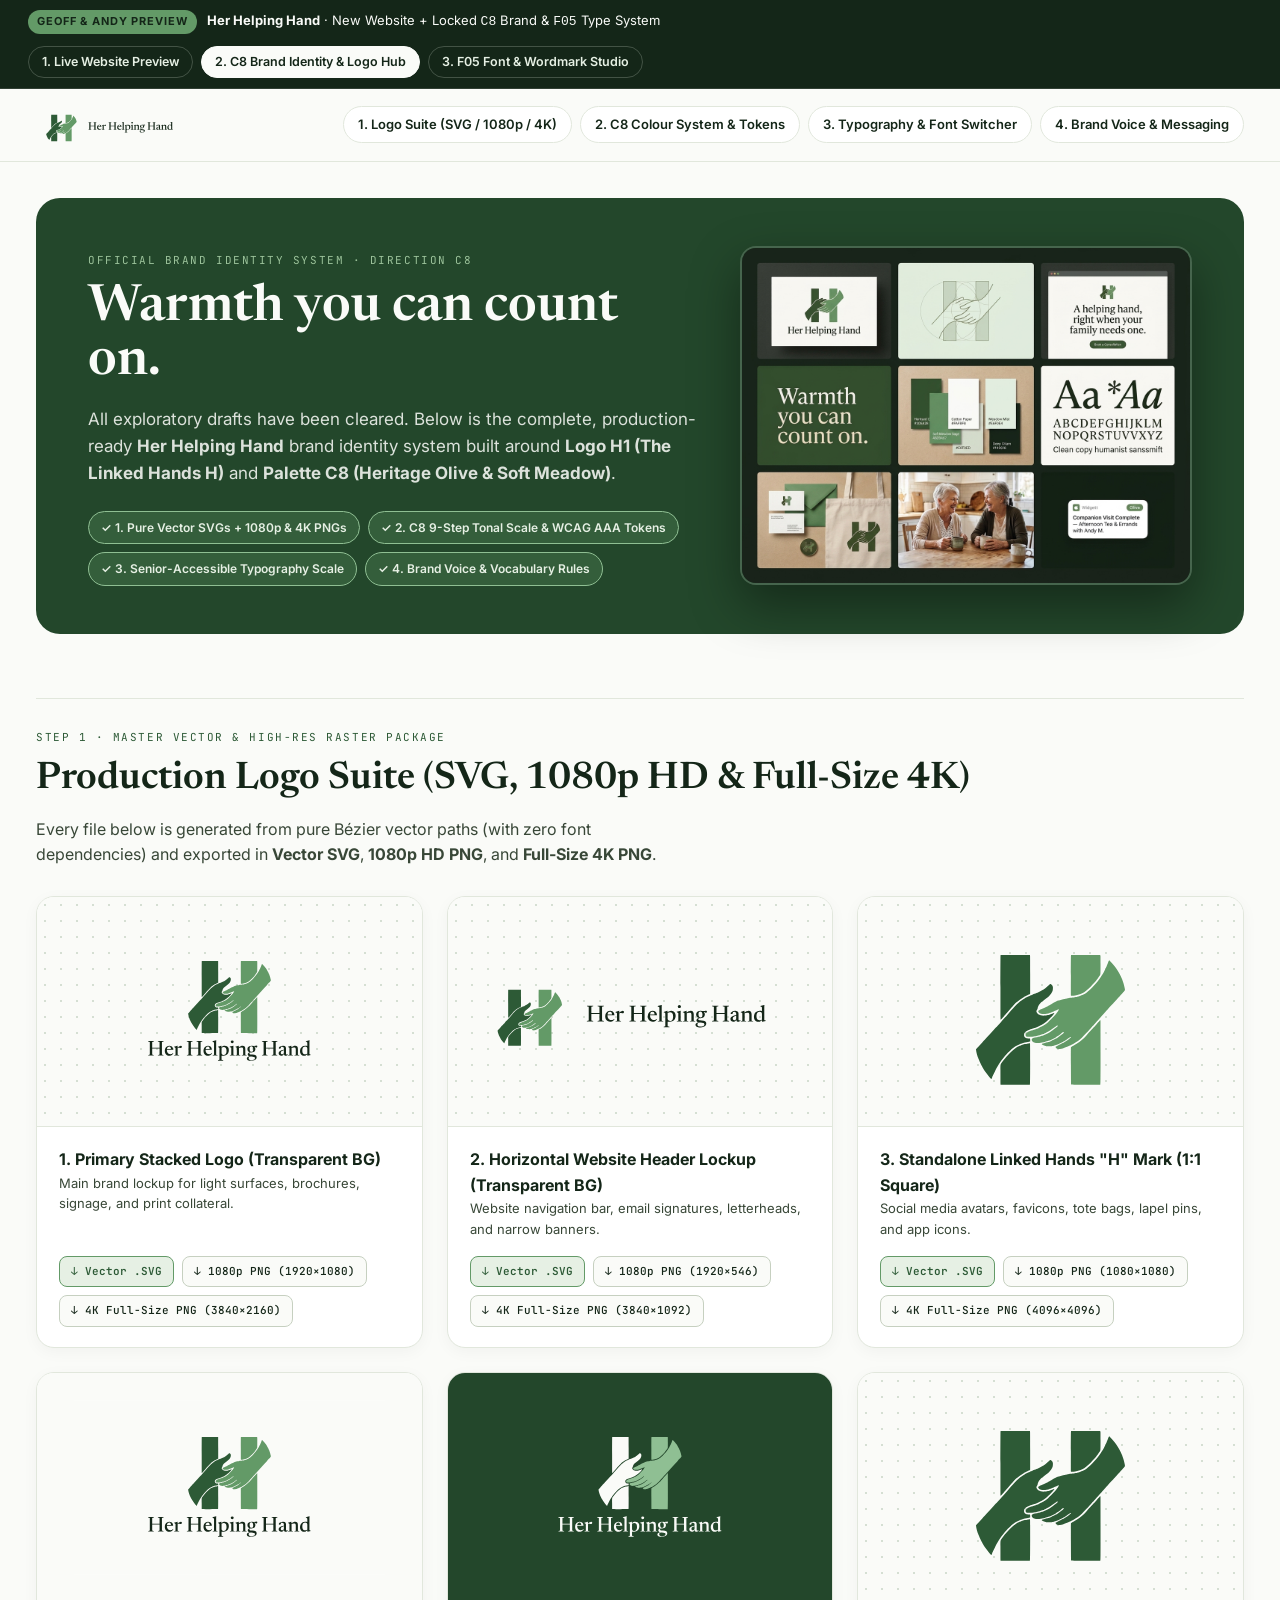
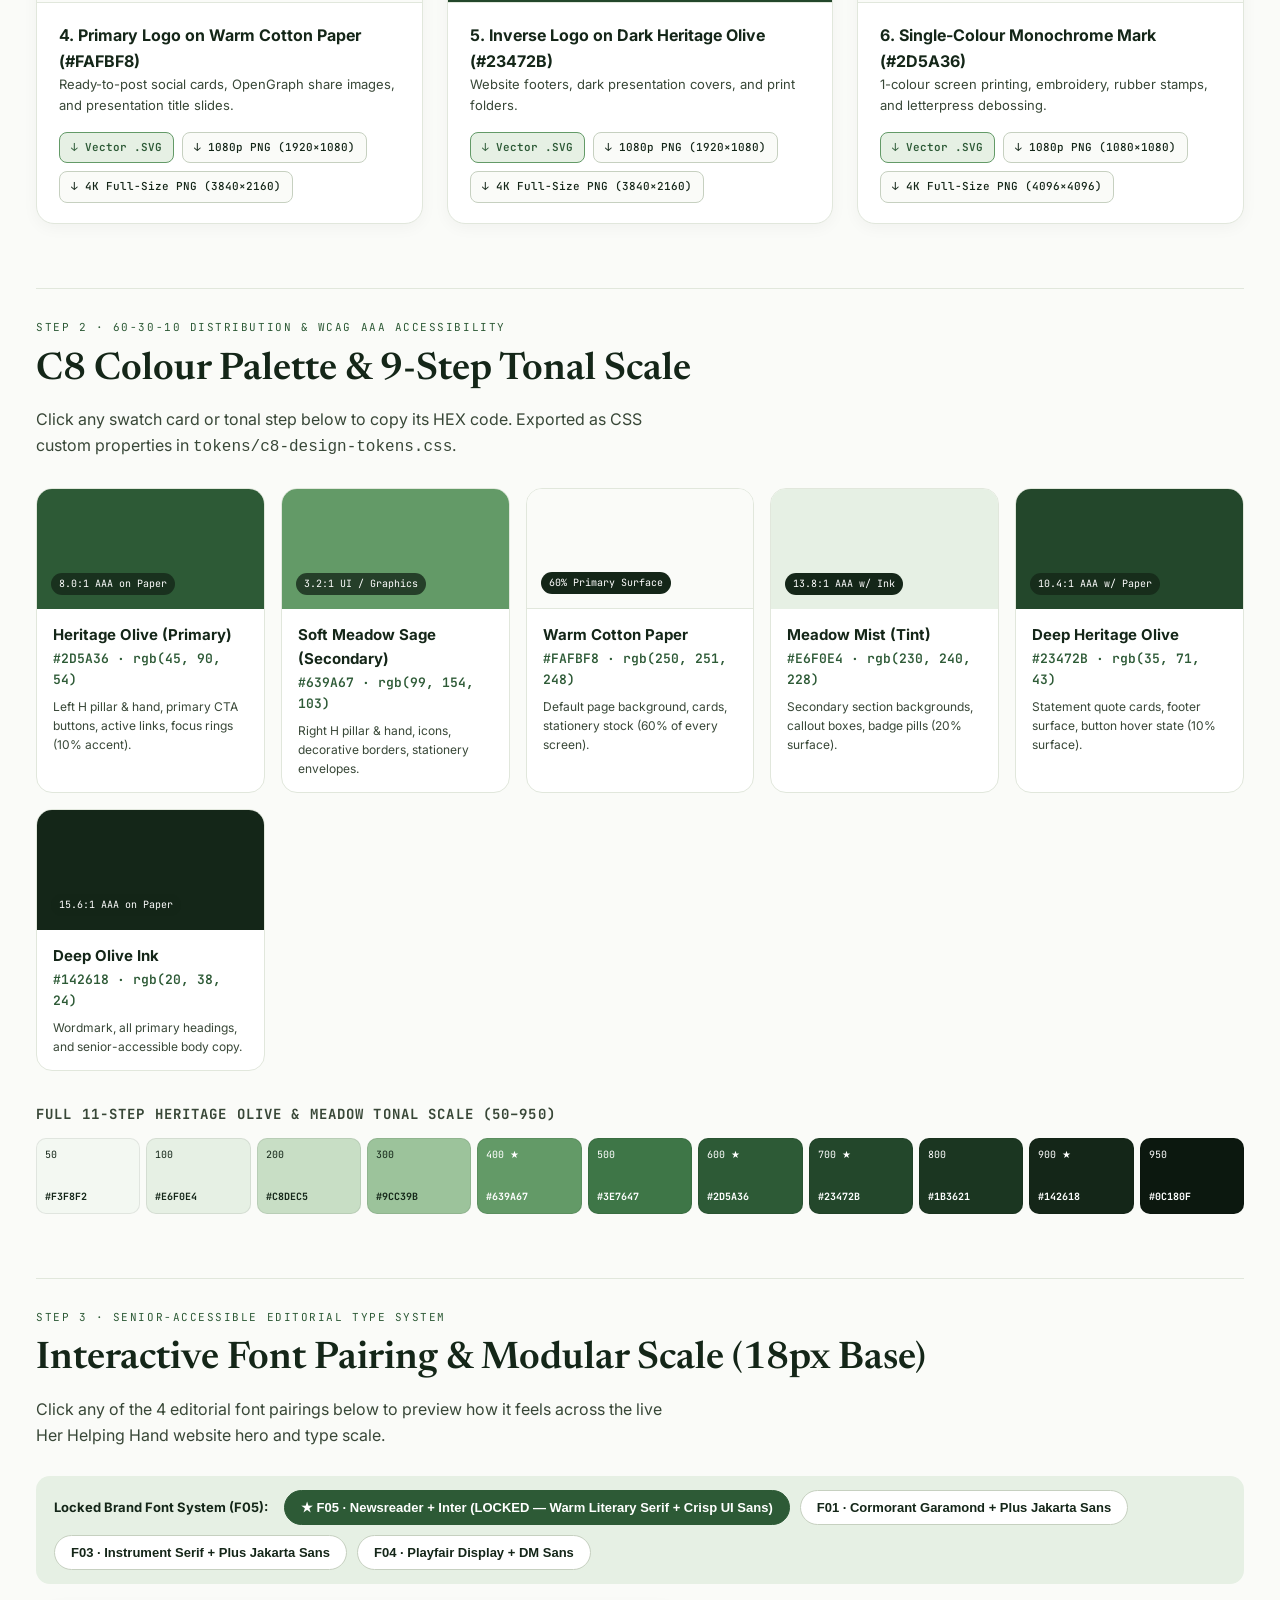
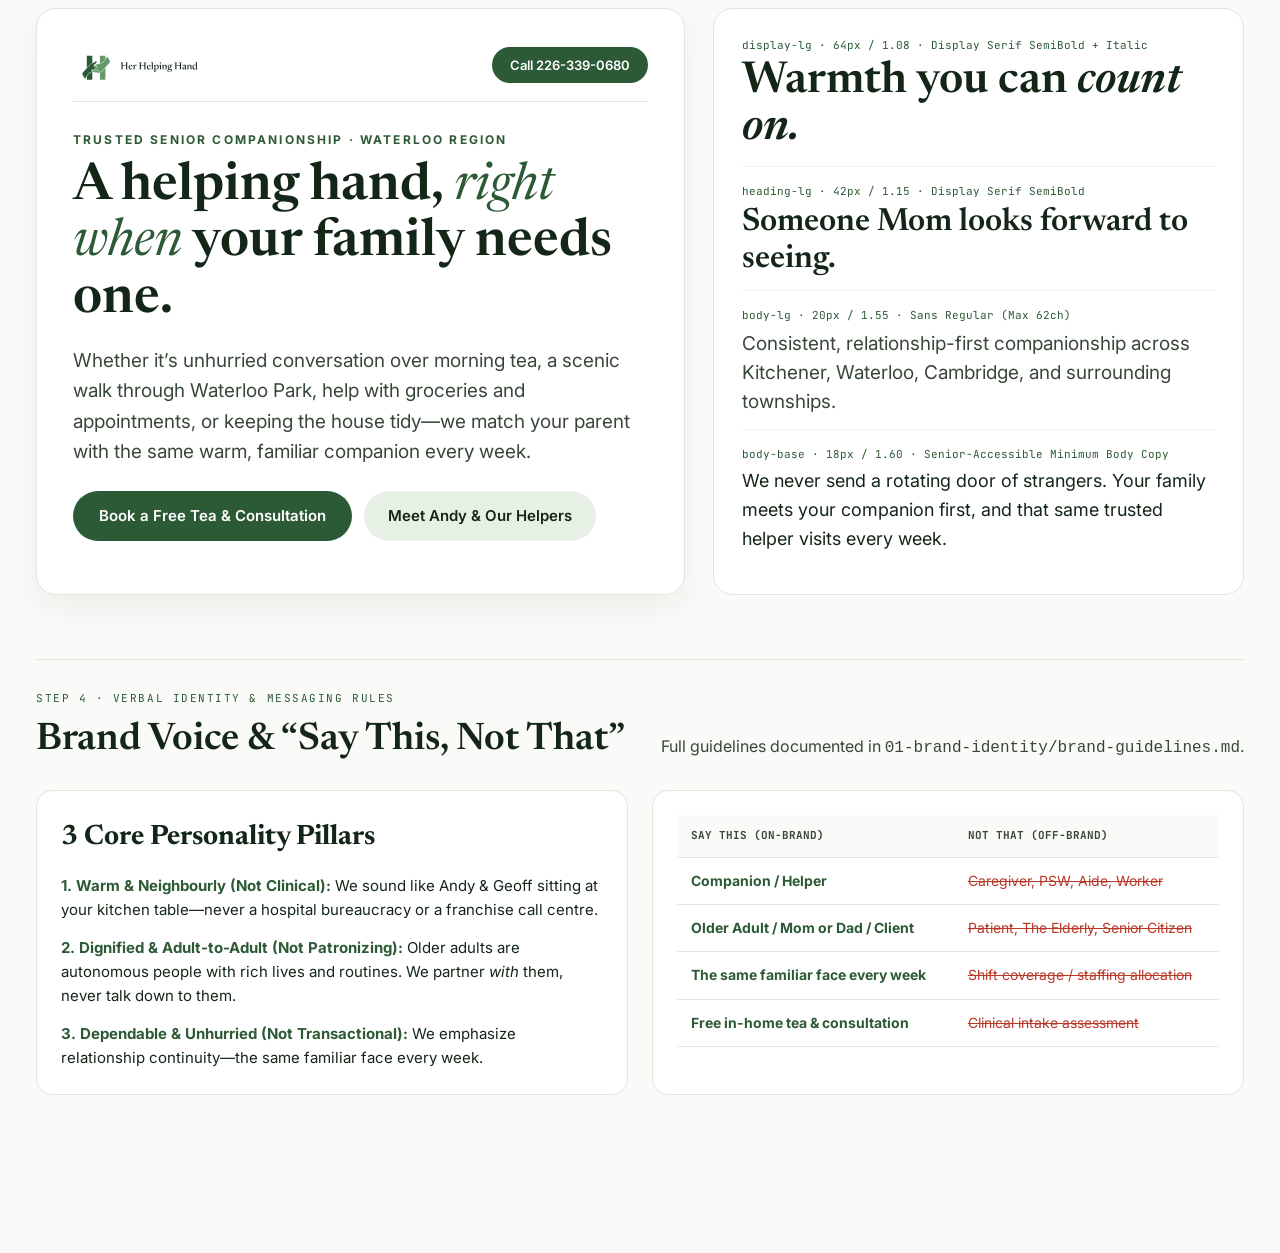
==== brand.html @ 45694267 "Initial Her Helping Hand website preview + C8 brand & F05 type system" ====
<!DOCTYPE html>
<html lang="en">
<head>
  <meta charset="UTF-8" />
  <meta name="viewport" content="width=device-width, initial-scale=1.0" />
  <title>Her Helping Hand — Official C8 Brand Identity System & Asset Hub</title>
  <link rel="preconnect" href="https://fonts.googleapis.com">
  <link rel="preconnect" href="https://fonts.gstatic.com" crossorigin>
  <link href="https://fonts.googleapis.com/css2?family=Cormorant+Garamond:ital,wght@0,500;0,600;0,700;1,400;1,600&family=Instrument+Serif:ital@0;1&family=Playfair+Display:ital,wght@0,500;0,600;1,400&family=Newsreader:ital,opsz,wght@0,6..72,500;0,6..72,600;1,6..72,400&family=Plus+Jakarta+Sans:wght@400;500;600;700&family=DM+Sans:wght@400;500;600;700&family=Inter:wght@400;500;600;700&family=JetBrains+Mono:wght@400;500&display=swap" rel="stylesheet">
  <link rel="stylesheet" href="tokens/c8-design-tokens.css" />
  <style>
    * { box-sizing: border-box; margin: 0; padding: 0; }
    body {
      background: var(--hhh-surface-paper);
      color: var(--hhh-wordmark-ink);
      font-family: var(--hhh-font-sans);
      line-height: 1.6;
      -webkit-font-smoothing: antialiased;
      padding-bottom: 96px;
    }

    header.top-nav {
      position: sticky;
      top: 0;
      z-index: 50;
      background: rgba(250, 251, 248, 0.92);
      backdrop-filter: blur(14px);
      border-bottom: 1px solid var(--hhh-neutral-200);
      padding: 14px 36px;
      display: flex;
      flex-wrap: wrap;
      align-items: center;
      justify-content: space-between;
      gap: 16px;
    }

    .nav-logo {
      display: flex;
      align-items: center;
      gap: 14px;
    }

    .nav-logo img {
      height: 44px;
      width: auto;
    }

    .nav-links {
      display: flex;
      flex-wrap: wrap;
      gap: 8px;
    }

    .nav-links a {
      text-decoration: none;
      color: var(--hhh-wordmark-ink);
      font-size: 13px;
      font-weight: 600;
      padding: 7px 14px;
      border-radius: 999px;
      border: 1px solid var(--hhh-neutral-200);
      background: #fff;
      transition: all 0.15s ease;
    }

    .nav-links a:hover {
      border-color: var(--hhh-logo-left-olive);
      color: var(--hhh-logo-left-olive);
    }

    .container {
      max-width: 1380px;
      margin: 0 auto;
      padding: 0 36px;
    }

    .hero-banner {
      margin: 36px 0 48px;
      background: var(--hhh-surface-dark);
      color: var(--hhh-surface-paper);
      border-radius: 24px;
      padding: 48px 52px;
      display: grid;
      grid-template-columns: 1.15fr 0.85fr;
      gap: 40px;
      align-items: center;
    }

    @media (max-width: 960px) {
      .hero-banner { grid-template-columns: 1fr; padding: 32px; }
    }

    .eyebrow {
      font-family: var(--hhh-font-mono);
      font-size: 11px;
      text-transform: uppercase;
      letter-spacing: 0.14em;
      color: #9CC39B;
      margin-bottom: 12px;
      display: inline-block;
    }

    .hero-banner h1 {
      font-family: var(--hhh-font-display);
      font-size: clamp(2.4rem, 4vw, 3.8rem);
      line-height: 1.06;
      font-weight: 600;
      margin-bottom: 16px;
    }

    .hero-banner p {
      font-size: 17px;
      color: rgba(250, 251, 248, 0.86);
      max-width: 58ch;
      margin-bottom: 24px;
    }

    .roadmap-pills {
      display: flex;
      flex-wrap: wrap;
      gap: 8px;
    }

    .roadmap-pill {
      font-size: 12px;
      font-weight: 600;
      padding: 6px 12px;
      border-radius: 999px;
      background: rgba(255,255,255,0.1);
      color: #FAFBF8;
      border: 1px solid rgba(255,255,255,0.18);
    }

    .roadmap-pill.done {
      background: rgba(99, 154, 103, 0.28);
      border-color: #8FBF93;
      color: #E6F0E4;
    }

    .hero-board-preview {
      border-radius: 16px;
      overflow: hidden;
      border: 2px solid rgba(255,255,255,0.16);
      box-shadow: 0 20px 50px rgba(0,0,0,0.4);
    }

    .hero-board-preview img {
      width: 100%;
      display: block;
    }

    .section-block {
      margin: 64px 0;
      padding-top: 24px;
      border-top: 1px solid var(--hhh-neutral-200);
    }

    .section-header {
      display: flex;
      flex-wrap: wrap;
      justify-content: space-between;
      align-items: flex-end;
      gap: 16px;
      margin-bottom: 28px;
    }

    .section-header h2 {
      font-family: var(--hhh-font-display);
      font-size: 38px;
      font-weight: 600;
      line-height: 1.12;
      color: var(--hhh-wordmark-ink);
    }

    .section-header p {
      color: var(--hhh-neutral-700);
      font-size: 16px;
      max-width: 65ch;
    }

    /* Step 1: Logo Asset Grid */
    .logo-grid {
      display: grid;
      grid-template-columns: repeat(auto-fill, minmax(380px, 1fr));
      gap: 24px;
    }

    .logo-card {
      background: #FFFFFF;
      border: 1px solid var(--hhh-neutral-200);
      border-radius: 18px;
      overflow: hidden;
      display: flex;
      flex-direction: column;
      box-shadow: 0 4px 16px rgba(20, 38, 24, 0.04);
    }

    .logo-stage {
      height: 230px;
      display: flex;
      align-items: center;
      justify-content: center;
      padding: 28px;
      background-image: radial-gradient(#d5dfd3 1px, transparent 1px);
      background-size: 16px 16px;
      background-color: #FAFBF8;
      border-bottom: 1px solid var(--hhh-neutral-200);
    }

    .logo-stage.dark-stage {
      background: #23472B;
    }

    .logo-stage.paper-stage {
      background: #FAFBF8;
    }

    .logo-stage img {
      max-width: 100%;
      max-height: 175px;
      object-fit: contain;
    }

    .logo-card-body {
      padding: 20px 22px;
      display: flex;
      flex-direction: column;
      gap: 12px;
      flex: 1;
      justify-content: space-between;
    }

    .logo-card-title {
      font-weight: 700;
      font-size: 16px;
      color: var(--hhh-wordmark-ink);
    }

    .logo-card-use {
      font-size: 13px;
      color: var(--hhh-neutral-700);
    }

    .download-row {
      display: flex;
      flex-wrap: wrap;
      gap: 8px;
      margin-top: 4px;
    }

    .dl-btn {
      text-decoration: none;
      font-family: var(--hhh-font-mono);
      font-size: 11px;
      font-weight: 500;
      padding: 6px 11px;
      border-radius: 8px;
      border: 1px solid var(--hhh-neutral-300);
      color: var(--hhh-wordmark-ink);
      background: var(--hhh-neutral-50);
      transition: all 0.15s ease;
    }

    .dl-btn:hover {
      background: var(--hhh-logo-left-olive);
      color: #fff;
      border-color: var(--hhh-logo-left-olive);
    }

    .dl-btn.primary-svg {
      background: var(--hhh-surface-meadow);
      border-color: var(--hhh-logo-right-sage);
      color: var(--hhh-logo-left-olive);
      font-weight: 600;
    }

    /* Step 2: Color System & Tonal Scale */
    .core-swatches {
      display: grid;
      grid-template-columns: repeat(auto-fit, minmax(210px, 1fr));
      gap: 16px;
      margin-bottom: 32px;
    }

    .swatch-box {
      border-radius: 16px;
      overflow: hidden;
      border: 1px solid var(--hhh-neutral-200);
      background: #fff;
      cursor: pointer;
      transition: transform 0.15s ease;
    }

    .swatch-box:hover {
      transform: translateY(-3px);
    }

    .swatch-color {
      height: 120px;
      padding: 14px;
      display: flex;
      align-items: flex-end;
      justify-content: space-between;
    }

    .contrast-pill {
      font-family: var(--hhh-font-mono);
      font-size: 10px;
      padding: 3px 8px;
      border-radius: 999px;
      background: rgba(20, 38, 24, 0.78);
      color: #fff;
    }

    .swatch-meta {
      padding: 14px 16px;
    }

    .swatch-meta h3 {
      font-size: 15px;
      font-weight: 700;
      margin-bottom: 2px;
    }

    .swatch-meta .hex {
      font-family: var(--hhh-font-mono);
      font-size: 13px;
      color: var(--hhh-logo-left-olive);
      font-weight: 600;
    }

    .swatch-meta p {
      font-size: 12px;
      color: var(--hhh-neutral-700);
      margin-top: 6px;
    }

    .ramp-row {
      display: grid;
      grid-template-columns: repeat(11, 1fr);
      gap: 6px;
      margin-top: 12px;
    }

    @media (max-width: 900px) {
      .ramp-row { grid-template-columns: repeat(4, 1fr); }
    }

    .ramp-step {
      height: 76px;
      border-radius: 10px;
      padding: 8px;
      display: flex;
      flex-direction: column;
      justify-content: space-between;
      font-family: var(--hhh-font-mono);
      font-size: 10px;
      border: 1px solid rgba(0,0,0,0.08);
      cursor: pointer;
    }

    /* Step 3: Interactive Typography Switcher & Specimen */
    .font-switcher-bar {
      display: flex;
      flex-wrap: wrap;
      gap: 10px;
      margin-bottom: 24px;
      background: var(--hhh-surface-meadow);
      padding: 14px 18px;
      border-radius: 14px;
      align-items: center;
    }

    .font-btn {
      background: #fff;
      border: 1px solid var(--hhh-neutral-300);
      color: var(--hhh-wordmark-ink);
      padding: 9px 16px;
      border-radius: 999px;
      font-size: 13px;
      font-weight: 600;
      cursor: pointer;
      transition: all 0.15s ease;
    }

    .font-btn.active {
      background: var(--hhh-logo-left-olive);
      color: #fff;
      border-color: var(--hhh-logo-left-olive);
    }

    .type-specimen-grid {
      display: grid;
      grid-template-columns: 1.1fr 0.9fr;
      gap: 28px;
    }

    @media (max-width: 960px) {
      .type-specimen-grid { grid-template-columns: 1fr; }
    }

    .live-web-mockup {
      background: #FFFFFF;
      border: 1px solid var(--hhh-neutral-200);
      border-radius: 20px;
      padding: 36px;
      box-shadow: 0 12px 32px rgba(20, 38, 24, 0.06);
    }

    .type-scale-table {
      background: #FFFFFF;
      border: 1px solid var(--hhh-neutral-200);
      border-radius: 20px;
      padding: 28px;
      display: flex;
      flex-direction: column;
      gap: 16px;
    }

    .scale-row {
      border-bottom: 1px solid var(--hhh-neutral-100);
      padding-bottom: 12px;
    }

    .scale-label {
      font-family: var(--hhh-font-mono);
      font-size: 11px;
      color: var(--hhh-logo-left-olive);
      margin-bottom: 4px;
    }

    /* Step 4: Voice & Say This Not That */
    .voice-grid {
      display: grid;
      grid-template-columns: 1fr 1fr;
      gap: 24px;
    }

    @media (max-width: 900px) {
      .voice-grid { grid-template-columns: 1fr; }
    }

    .voice-card {
      background: #fff;
      border: 1px solid var(--hhh-neutral-200);
      border-radius: 16px;
      padding: 24px;
    }

    table.say-table {
      width: 100%;
      border-collapse: collapse;
      font-size: 14px;
    }

    table.say-table th, table.say-table td {
      padding: 12px 14px;
      border-bottom: 1px solid var(--hhh-neutral-200);
      text-align: left;
    }

    table.say-table th {
      font-family: var(--hhh-font-mono);
      font-size: 11px;
      text-transform: uppercase;
      color: var(--hhh-neutral-700);
      background: var(--hhh-neutral-50);
    }

    .say-yes { color: var(--hhh-logo-left-olive); font-weight: 700; }
    .say-no { color: #B93829; text-decoration: line-through; }

    .toast {
      position: fixed;
      bottom: 24px;
      right: 24px;
      background: var(--hhh-wordmark-ink);
      color: #fff;
      padding: 10px 18px;
      border-radius: 999px;
      font-family: var(--hhh-font-mono);
      font-size: 12px;
      opacity: 0;
      transform: translateY(10px);
      transition: all 0.2s ease;
      pointer-events: none;
      z-index: 100;
    }
    .toast.show { opacity: 1; transform: translateY(0); }
  
    .exec-preview-bar {
      background: #142618;
      color: #FAFBF8;
      padding: 10px 28px;
      font-size: 13px;
      font-family: 'Inter', -apple-system, sans-serif;
      display: flex;
      flex-wrap: wrap;
      align-items: center;
      justify-content: space-between;
      gap: 12px;
      border-bottom: 1px solid rgba(255,255,255,0.12);
    }
    .exec-left { display: flex; align-items: center; gap: 10px; flex-wrap: wrap; }
    .exec-badge {
      background: #639A67;
      color: #142618;
      font-weight: 700;
      font-size: 11px;
      text-transform: uppercase;
      letter-spacing: 0.08em;
      padding: 3px 9px;
      border-radius: 999px;
    }
    .exec-tabs { display: flex; align-items: center; gap: 8px; flex-wrap: wrap; }
    .exec-tab {
      color: #E6F0E4;
      text-decoration: none;
      padding: 5px 13px;
      border-radius: 999px;
      font-size: 12.5px;
      font-weight: 600;
      border: 1px solid rgba(230, 240, 228, 0.22);
    }
    .exec-tab.active {
      background: #FAFBF8;
      color: #142618;
      border-color: #FAFBF8;
    }

  </style>
</head>
<body>

  <div class="exec-preview-bar">
    <div class="exec-left">
      <span class="exec-badge">Geoff &amp; Andy Preview</span>
      <span><strong>Her Helping Hand</strong> · New Website + Locked <code>C8</code> Brand &amp; <code>F05</code> Type System</span>
    </div>
    <div class="exec-tabs">
      <a class="exec-tab " href="index.html">1. Live Website Preview</a>
      <a class="exec-tab active" href="brand.html">2. C8 Brand Identity &amp; Logo Hub</a>
      <a class="exec-tab " href="fonts.html">3. F05 Font &amp; Wordmark Studio</a>
    </div>
  </div>


  <header class="top-nav">
    <div class="nav-logo">
      <img src="logos/svg/her-helping-hand-logo-horizontal.svg" alt="Her Helping Hand Horizontal Logo" />
    </div>
    <nav class="nav-links">
      <a href="#step1-logos">1. Logo Suite (SVG / 1080p / 4K)</a>
      <a href="#step2-colors">2. C8 Colour System &amp; Tokens</a>
      <a href="#step3-typography">3. Typography &amp; Font Switcher</a>
      <a href="#step4-voice">4. Brand Voice &amp; Messaging</a>
    </nav>
  </header>

  <div class="container">
    <section class="hero-banner">
      <div>
        <span class="eyebrow">Official Brand Identity System · Direction C8</span>
        <h1>Warmth you can count on.</h1>
        <p>
          All exploratory drafts have been cleared. Below is the complete, production-ready <strong>Her Helping Hand</strong> brand identity system built around <strong>Logo H1 (The Linked Hands H)</strong> and <strong>Palette C8 (Heritage Olive &amp; Soft Meadow)</strong>.
        </p>
        <div class="roadmap-pills">
          <span class="roadmap-pill done">✓ 1. Pure Vector SVGs + 1080p &amp; 4K PNGs</span>
          <span class="roadmap-pill done">✓ 2. C8 9-Step Tonal Scale &amp; WCAG AAA Tokens</span>
          <span class="roadmap-pill done">✓ 3. Senior-Accessible Typography Scale</span>
          <span class="roadmap-pill done">✓ 4. Brand Voice &amp; Vocabulary Rules</span>
        </div>
      </div>
      <div class="hero-board-preview">
        <img src="boards/c8-heritage-olive-brand-board.jpg" alt="C8 Heritage Olive & Soft Meadow 3x3 Brand Board" />
      </div>
    </section>

    <!-- STEP 1: LOGO SYSTEM -->
    <section class="section-block" id="step1-logos">
      <div class="section-header">
        <div>
          <span class="eyebrow" style="color: var(--hhh-logo-left-olive);">Step 1 · Master Vector &amp; High-Res Raster Package</span>
          <h2>Production Logo Suite (SVG, 1080p HD &amp; Full-Size 4K)</h2>
        </div>
        <p>
          Every file below is generated from pure Bézier vector paths (with zero font dependencies) and exported in <strong>Vector SVG</strong>, <strong>1080p HD PNG</strong>, and <strong>Full-Size 4K PNG</strong>.
        </p>
      </div>

      <div class="logo-grid">
        <!-- 1. Primary Stacked Transparent -->
        <article class="logo-card">
          <div class="logo-stage">
            <img src="logos/svg/her-helping-hand-logo-primary.svg" alt="Primary Stacked Logo Transparent" />
          </div>
          <div class="logo-card-body">
            <div>
              <div class="logo-card-title">1. Primary Stacked Logo (Transparent BG)</div>
              <div class="logo-card-use">Main brand lockup for light surfaces, brochures, signage, and print collateral.</div>
            </div>
            <div class="download-row">
              <a class="dl-btn primary-svg" href="logos/svg/her-helping-hand-logo-primary.svg" download>↓ Vector .SVG</a>
              <a class="dl-btn" href="logos/png-1080p/her-helping-hand-logo-1080p-transparent.png" download>↓ 1080p PNG (1920×1080)</a>
              <a class="dl-btn" href="logos/png-fullsize-4k/her-helping-hand-logo-4k-transparent.png" download>↓ 4K Full-Size PNG (3840×2160)</a>
            </div>
          </div>
        </article>

        <!-- 2. Horizontal Lockup -->
        <article class="logo-card">
          <div class="logo-stage">
            <img src="logos/svg/her-helping-hand-logo-horizontal.svg" alt="Horizontal Navbar Lockup" />
          </div>
          <div class="logo-card-body">
            <div>
              <div class="logo-card-title">2. Horizontal Website Header Lockup (Transparent BG)</div>
              <div class="logo-card-use">Website navigation bar, email signatures, letterheads, and narrow banners.</div>
            </div>
            <div class="download-row">
              <a class="dl-btn primary-svg" href="logos/svg/her-helping-hand-logo-horizontal.svg" download>↓ Vector .SVG</a>
              <a class="dl-btn" href="logos/png-1080p/her-helping-hand-horizontal-1080p-transparent.png" download>↓ 1080p PNG (1920×546)</a>
              <a class="dl-btn" href="logos/png-fullsize-4k/her-helping-hand-horizontal-4k-transparent.png" download>↓ 4K Full-Size PNG (3840×1092)</a>
            </div>
          </div>
        </article>

        <!-- 3. Standalone Two-Tone H1 Mark -->
        <article class="logo-card">
          <div class="logo-stage">
            <img src="logos/svg/her-helping-hand-mark-color.svg" alt="Standalone H1 Linked Hands Mark" />
          </div>
          <div class="logo-card-body">
            <div>
              <div class="logo-card-title">3. Standalone Linked Hands "H" Mark (1:1 Square)</div>
              <div class="logo-card-use">Social media avatars, favicons, tote bags, lapel pins, and app icons.</div>
            </div>
            <div class="download-row">
              <a class="dl-btn primary-svg" href="logos/svg/her-helping-hand-mark-color.svg" download>↓ Vector .SVG</a>
              <a class="dl-btn" href="logos/png-1080p/her-helping-hand-mark-1080p-transparent.png" download>↓ 1080p PNG (1080×1080)</a>
              <a class="dl-btn" href="logos/png-fullsize-4k/her-helping-hand-mark-4k-transparent.png" download>↓ 4K Full-Size PNG (4096×4096)</a>
            </div>
          </div>
        </article>

        <!-- 4. Primary Stacked on Cotton Paper -->
        <article class="logo-card">
          <div class="logo-stage paper-stage">
            <img src="logos/svg/her-helping-hand-logo-paper-bg.svg" alt="Primary Stacked on Cotton Paper" />
          </div>
          <div class="logo-card-body">
            <div>
              <div class="logo-card-title">4. Primary Logo on Warm Cotton Paper (#FAFBF8)</div>
              <div class="logo-card-use">Ready-to-post social cards, OpenGraph share images, and presentation title slides.</div>
            </div>
            <div class="download-row">
              <a class="dl-btn primary-svg" href="logos/svg/her-helping-hand-logo-paper-bg.svg" download>↓ Vector .SVG</a>
              <a class="dl-btn" href="logos/png-1080p/her-helping-hand-logo-1080p-paper-bg.png" download>↓ 1080p PNG (1920×1080)</a>
              <a class="dl-btn" href="logos/png-fullsize-4k/her-helping-hand-logo-4k-paper-bg.png" download>↓ 4K Full-Size PNG (3840×2160)</a>
            </div>
          </div>
        </article>

        <!-- 5. Primary Stacked Inverse on Dark Heritage Olive -->
        <article class="logo-card">
          <div class="logo-stage dark-stage">
            <img src="logos/svg/her-helping-hand-logo-dark-olive-bg.svg" alt="Primary Logo on Dark Heritage Olive" />
          </div>
          <div class="logo-card-body">
            <div>
              <div class="logo-card-title">5. Inverse Logo on Dark Heritage Olive (#23472B)</div>
              <div class="logo-card-use">Website footers, dark presentation covers, and print folders.</div>
            </div>
            <div class="download-row">
              <a class="dl-btn primary-svg" href="logos/svg/her-helping-hand-logo-dark-olive-bg.svg" download>↓ Vector .SVG</a>
              <a class="dl-btn" href="logos/png-1080p/her-helping-hand-logo-1080p-dark-olive-bg.png" download>↓ 1080p PNG (1920×1080)</a>
              <a class="dl-btn" href="logos/png-fullsize-4k/her-helping-hand-logo-4k-dark-olive-bg.png" download>↓ 4K Full-Size PNG (3840×2160)</a>
            </div>
          </div>
        </article>

        <!-- 6. Monochrome Heritage Olive Mark -->
        <article class="logo-card">
          <div class="logo-stage">
            <img src="logos/svg/her-helping-hand-mark-mono-olive.svg" alt="Monochrome Heritage Olive Mark" />
          </div>
          <div class="logo-card-body">
            <div>
              <div class="logo-card-title">6. Single-Colour Monochrome Mark (#2D5A36)</div>
              <div class="logo-card-use">1-colour screen printing, embroidery, rubber stamps, and letterpress debossing.</div>
            </div>
            <div class="download-row">
              <a class="dl-btn primary-svg" href="logos/svg/her-helping-hand-mark-mono-olive.svg" download>↓ Vector .SVG</a>
              <a class="dl-btn" href="logos/png-1080p/her-helping-hand-mark-mono-1080p-transparent.png" download>↓ 1080p PNG (1080×1080)</a>
              <a class="dl-btn" href="logos/png-fullsize-4k/her-helping-hand-mark-mono-4k-transparent.png" download>↓ 4K Full-Size PNG (4096×4096)</a>
            </div>
          </div>
        </article>
      </div>
    </section>

    <!-- STEP 2: COLOUR SYSTEM -->
    <section class="section-block" id="step2-colors">
      <div class="section-header">
        <div>
          <span class="eyebrow" style="color: var(--hhh-logo-left-olive);">Step 2 · 60-30-10 Distribution &amp; WCAG AAA Accessibility</span>
          <h2>C8 Colour Palette &amp; 9-Step Tonal Scale</h2>
        </div>
        <p>Click any swatch card or tonal step below to copy its HEX code. Exported as CSS custom properties in <code>tokens/c8-design-tokens.css</code>.</p>
      </div>

      <div class="core-swatches">
        <div class="swatch-box" onclick="copyHex('#2D5A36')">
          <div class="swatch-color" style="background:#2D5A36;">
            <span class="contrast-pill">8.0:1 AAA on Paper</span>
          </div>
          <div class="swatch-meta">
            <h3>Heritage Olive (Primary)</h3>
            <div class="hex">#2D5A36 · rgb(45, 90, 54)</div>
            <p>Left H pillar &amp; hand, primary CTA buttons, active links, focus rings (10% accent).</p>
          </div>
        </div>

        <div class="swatch-box" onclick="copyHex('#639A67')">
          <div class="swatch-color" style="background:#639A67;">
            <span class="contrast-pill">3.2:1 UI / Graphics</span>
          </div>
          <div class="swatch-meta">
            <h3>Soft Meadow Sage (Secondary)</h3>
            <div class="hex">#639A67 · rgb(99, 154, 103)</div>
            <p>Right H pillar &amp; hand, icons, decorative borders, stationery envelopes.</p>
          </div>
        </div>

        <div class="swatch-box" onclick="copyHex('#FAFBF8')">
          <div class="swatch-color" style="background:#FAFBF8; border-bottom: 1px solid #E1E7DC;">
            <span class="contrast-pill" style="background:#142618;">60% Primary Surface</span>
          </div>
          <div class="swatch-meta">
            <h3>Warm Cotton Paper</h3>
            <div class="hex">#FAFBF8 · rgb(250, 251, 248)</div>
            <p>Default page background, cards, stationery stock (60% of every screen).</p>
          </div>
        </div>

        <div class="swatch-box" onclick="copyHex('#E6F0E4')">
          <div class="swatch-color" style="background:#E6F0E4;">
            <span class="contrast-pill" style="background:#142618;">13.8:1 AAA w/ Ink</span>
          </div>
          <div class="swatch-meta">
            <h3>Meadow Mist (Tint)</h3>
            <div class="hex">#E6F0E4 · rgb(230, 240, 228)</div>
            <p>Secondary section backgrounds, callout boxes, badge pills (20% surface).</p>
          </div>
        </div>

        <div class="swatch-box" onclick="copyHex('#23472B')">
          <div class="swatch-color" style="background:#23472B;">
            <span class="contrast-pill">10.4:1 AAA w/ Paper</span>
          </div>
          <div class="swatch-meta">
            <h3>Deep Heritage Olive</h3>
            <div class="hex">#23472B · rgb(35, 71, 43)</div>
            <p>Statement quote cards, footer surface, button hover state (10% surface).</p>
          </div>
        </div>

        <div class="swatch-box" onclick="copyHex('#142618')">
          <div class="swatch-color" style="background:#142618;">
            <span class="contrast-pill">15.6:1 AAA on Paper</span>
          </div>
          <div class="swatch-meta">
            <h3>Deep Olive Ink</h3>
            <div class="hex">#142618 · rgb(20, 38, 24)</div>
            <p>Wordmark, all primary headings, and senior-accessible body copy.</p>
          </div>
        </div>
      </div>

      <h3 style="font-size: 14px; font-family: var(--hhh-font-mono); text-transform: uppercase; letter-spacing: 0.08em; color: var(--hhh-neutral-700);">
        Full 11-Step Heritage Olive &amp; Meadow Tonal Scale (50–950)
      </h3>
      <div class="ramp-row">
        <div class="ramp-step" style="background:#F3F8F2; color:#142618;" onclick="copyHex('#F3F8F2')"><span>50</span><strong>#F3F8F2</strong></div>
        <div class="ramp-step" style="background:#E6F0E4; color:#142618;" onclick="copyHex('#E6F0E4')"><span>100</span><strong>#E6F0E4</strong></div>
        <div class="ramp-step" style="background:#C8DEC5; color:#142618;" onclick="copyHex('#C8DEC5')"><span>200</span><strong>#C8DEC5</strong></div>
        <div class="ramp-step" style="background:#9CC39B; color:#142618;" onclick="copyHex('#9CC39B')"><span>300</span><strong>#9CC39B</strong></div>
        <div class="ramp-step" style="background:#639A67; color:#FFFFFF;" onclick="copyHex('#639A67')"><span>400 ★</span><strong>#639A67</strong></div>
        <div class="ramp-step" style="background:#3E7647; color:#FFFFFF;" onclick="copyHex('#3E7647')"><span>500</span><strong>#3E7647</strong></div>
        <div class="ramp-step" style="background:#2D5A36; color:#FFFFFF;" onclick="copyHex('#2D5A36')"><span>600 ★</span><strong>#2D5A36</strong></div>
        <div class="ramp-step" style="background:#23472B; color:#FFFFFF;" onclick="copyHex('#23472B')"><span>700 ★</span><strong>#23472B</strong></div>
        <div class="ramp-step" style="background:#1B3621; color:#FFFFFF;" onclick="copyHex('#1B3621')"><span>800</span><strong>#1B3621</strong></div>
        <div class="ramp-step" style="background:#142618; color:#FFFFFF;" onclick="copyHex('#142618')"><span>900 ★</span><strong>#142618</strong></div>
        <div class="ramp-step" style="background:#0C180F; color:#FFFFFF;" onclick="copyHex('#0C180F')"><span>950</span><strong>#0C180F</strong></div>
      </div>
    </section>

    <!-- STEP 3: TYPOGRAPHY & INTERACTIVE FONT SWITCHER -->
    <section class="section-block" id="step3-typography">
      <div class="section-header">
        <div>
          <span class="eyebrow" style="color: var(--hhh-logo-left-olive);">Step 3 · Senior-Accessible Editorial Type System</span>
          <h2>Interactive Font Pairing &amp; Modular Scale (18px Base)</h2>
        </div>
        <p>Click any of the 4 editorial font pairings below to preview how it feels across the live Her Helping Hand website hero and type scale.</p>
      </div>

      <div class="font-switcher-bar">
        <strong style="font-size: 13px; margin-right: 6px;">Locked Brand Font System (F05):</strong>
        <button class="font-btn active" onclick="setFonts('Newsreader', 'Inter', this)">
          ★ F05 · Newsreader + Inter (LOCKED — Warm Literary Serif + Crisp UI Sans)
        </button>
        <button class="font-btn" onclick="setFonts('Cormorant Garamond', 'Plus Jakarta Sans', this)">
          F01 · Cormorant Garamond + Plus Jakarta Sans
        </button>
        <button class="font-btn" onclick="setFonts('Instrument Serif', 'Plus Jakarta Sans', this)">
          F03 · Instrument Serif + Plus Jakarta Sans
        </button>
        <button class="font-btn" onclick="setFonts('Playfair Display', 'DM Sans', this)">
          F04 · Playfair Display + DM Sans
        </button>
      </div>

      <div class="type-specimen-grid">
        <div class="live-web-mockup">
          <div style="display:flex; justify-content:space-between; align-items:center; border-bottom:1px solid var(--hhh-neutral-200); padding-bottom:16px; margin-bottom:28px;">
            <img src="logos/svg/her-helping-hand-logo-horizontal.svg" alt="Her Helping Hand" style="height: 40px;" />
            <span style="background:var(--hhh-logo-left-olive); color:#fff; padding:8px 18px; border-radius:999px; font-size:13px; font-weight:600;">Call 226-339-0680</span>
          </div>
          <div style="font-size:12px; font-weight:700; text-transform:uppercase; letter-spacing:0.18em; color:var(--hhh-logo-left-olive); margin-bottom:10px;">
            Trusted Senior Companionship · Waterloo Region
          </div>
          <h3 style="font-family: var(--hhh-font-display); font-size: 52px; line-height: 1.08; font-weight: 600; margin-bottom: 18px;">
            A helping hand, <em style="font-weight:400; color:var(--hhh-logo-left-olive);">right when</em> your family needs one.
          </h3>
          <p style="font-size: 19px; line-height: 1.6; color: var(--hhh-neutral-700); max-width: 56ch; margin-bottom: 24px;">
            Whether it’s unhurried conversation over morning tea, a scenic walk through Waterloo Park, help with groceries and appointments, or keeping the house tidy—we match your parent with the same warm, familiar companion every week.
          </p>
          <div style="display:flex; flex-wrap:wrap; gap:12px;">
            <span style="background:var(--hhh-logo-left-olive); color:#fff; padding:13px 26px; border-radius:999px; font-size:15px; font-weight:600;">Book a Free Tea &amp; Consultation</span>
            <span style="background:var(--hhh-surface-meadow); color:var(--hhh-wordmark-ink); padding:13px 24px; border-radius:999px; font-size:15px; font-weight:600;">Meet Andy &amp; Our Helpers</span>
          </div>
        </div>

        <div class="type-scale-table">
          <div class="scale-row">
            <div class="scale-label">display-lg · 64px / 1.08 · Display Serif SemiBold + Italic</div>
            <div style="font-family:var(--hhh-font-display); font-size:44px; line-height:1.08; font-weight:600;">Warmth you can <em>count on.</em></div>
          </div>
          <div class="scale-row">
            <div class="scale-label">heading-lg · 42px / 1.15 · Display Serif SemiBold</div>
            <div style="font-family:var(--hhh-font-display); font-size:32px; line-height:1.15; font-weight:600;">Someone Mom looks forward to seeing.</div>
          </div>
          <div class="scale-row">
            <div class="scale-label">body-lg · 20px / 1.55 · Sans Regular (Max 62ch)</div>
            <div style="font-size:19px; line-height:1.55; color:var(--hhh-neutral-700);">Consistent, relationship-first companionship across Kitchener, Waterloo, Cambridge, and surrounding townships.</div>
          </div>
          <div class="scale-row" style="border-bottom:none;">
            <div class="scale-label">body-base · 18px / 1.60 · Senior-Accessible Minimum Body Copy</div>
            <div style="font-size:18px; line-height:1.6; color:var(--hhh-wordmark-ink);">We never send a rotating door of strangers. Your family meets your companion first, and that same trusted helper visits every week.</div>
          </div>
        </div>
      </div>
    </section>

    <!-- STEP 4: BRAND VOICE & VOCABULARY -->
    <section class="section-block" id="step4-voice">
      <div class="section-header">
        <div>
          <span class="eyebrow" style="color: var(--hhh-logo-left-olive);">Step 4 · Verbal Identity &amp; Messaging Rules</span>
          <h2>Brand Voice &amp; “Say This, Not That”</h2>
        </div>
        <p>Full guidelines documented in <code>01-brand-identity/brand-guidelines.md</code>.</p>
      </div>

      <div class="voice-grid">
        <div class="voice-card">
          <h3 style="font-family:var(--hhh-font-display); font-size:28px; margin-bottom:14px;">3 Core Personality Pillars</h3>
          <ul style="list-style:none; display:flex; flex-direction:column; gap:14px; font-size:15px;">
            <li><strong style="color:var(--hhh-logo-left-olive);">1. Warm &amp; Neighbourly (Not Clinical):</strong> We sound like Andy &amp; Geoff sitting at your kitchen table—never a hospital bureaucracy or a franchise call centre.</li>
            <li><strong style="color:var(--hhh-logo-left-olive);">2. Dignified &amp; Adult-to-Adult (Not Patronizing):</strong> Older adults are autonomous people with rich lives and routines. We partner <em>with</em> them, never talk down to them.</li>
            <li><strong style="color:var(--hhh-logo-left-olive);">3. Dependable &amp; Unhurried (Not Transactional):</strong> We emphasize relationship continuity—the same familiar face every week.</li>
          </ul>
        </div>

        <div class="voice-card">
          <table class="say-table">
            <thead>
              <tr>
                <th>Say This (On-Brand)</th>
                <th>Not That (Off-Brand)</th>
              </tr>
            </thead>
            <tbody>
              <tr>
                <td class="say-yes">Companion / Helper</td>
                <td class="say-no">Caregiver, PSW, Aide, Worker</td>
              </tr>
              <tr>
                <td class="say-yes">Older Adult / Mom or Dad / Client</td>
                <td class="say-no">Patient, The Elderly, Senior Citizen</td>
              </tr>
              <tr>
                <td class="say-yes">The same familiar face every week</td>
                <td class="say-no">Shift coverage / staffing allocation</td>
              </tr>
              <tr>
                <td class="say-yes">Free in-home tea &amp; consultation</td>
                <td class="say-no">Clinical intake assessment</td>
              </tr>
            </tbody>
          </table>
        </div>
      </div>
    </section>
  </div>

  <div class="toast" id="toast">Copied HEX</div>

  <script>
    function copyHex(hex) {
      navigator.clipboard.writeText(hex);
      const t = document.getElementById("toast");
      t.textContent = `Copied ${hex} to clipboard`;
      t.classList.add("show");
      clearTimeout(window.__tt);
      window.__tt = setTimeout(() => t.classList.remove("show"), 1800);
    }

    function setFonts(serif, sans, btn) {
      document.documentElement.style.setProperty("--hhh-font-display", `'${serif}', Georgia, serif`);
      document.documentElement.style.setProperty("--hhh-font-sans", `'${sans}', -apple-system, sans-serif`);
      document.querySelectorAll(".font-btn").forEach(b => b.classList.remove("active"));
      btn.classList.add("active");
    }
  </script>
</body>
</html>
---- tokens/c8-design-tokens.css ----
/**
 * Her Helping Hand — Official C8 Design System Tokens
 * Palette: C8 — Heritage Olive & Soft Meadow
 * Logo: H1 — The Linked Hands H
 * WCAG 2.1 AA / AAA Verified for Senior & Family Accessibility
 */

:root {
  /* ==========================================================================
   * 1. CORE BRAND ANCHORS (C8 — Heritage Olive & Soft Meadow)
   * ========================================================================== */
  --hhh-logo-left-olive: #2D5A36;      /* Left Pillar & Left Clasped Hand (8.0:1 on Paper — AAA) */
  --hhh-logo-right-sage: #639A67;      /* Right Pillar & Right Clasped Hand (3.2:1 — Large UI / Graphics) */
  --hhh-wordmark-ink: #142618;         /* Primary Wordmark & Headings (15.6:1 on Paper — AAA) */
  --hhh-surface-paper: #FAFBF8;        /* Primary Warm Cotton Paper Background */
  --hhh-surface-meadow: #E6F0E4;       /* Secondary Soft Meadow Mist Tint */
  --hhh-surface-dark: #23472B;         /* Deep Heritage Olive Hero / Footer Surface */

  /* ==========================================================================
   * 2. PRIMARY TONAL SCALE — Heritage Olive (50–950)
   * ========================================================================== */
  --hhh-olive-50:  #F3F8F2;
  --hhh-olive-100: #E6F0E4;
  --hhh-olive-200: #C8DEC5;
  --hhh-olive-300: #9CC39B;
  --hhh-olive-400: #639A67;            /* Secondary Brand Anchor (Soft Meadow Sage) */
  --hhh-olive-500: #3E7647;
  --hhh-olive-600: #2D5A36;            /* Primary Brand Anchor (Heritage Olive — 8.0:1 on White) */
  --hhh-olive-700: #23472B;            /* Primary Hover / Dark Card Surface (10.4:1 on White) */
  --hhh-olive-800: #1B3621;
  --hhh-olive-900: #142618;            /* Deep Olive Ink (15.6:1 on Paper) */
  --hhh-olive-950: #0C180F;

  /* ==========================================================================
   * 3. NEUTRAL TONAL SCALE — Warm Cotton Paper & Stone (50–900)
   * ========================================================================== */
  --hhh-neutral-0:   #FFFFFF;
  --hhh-neutral-50:  #FAFBF8;          /* Default Page Background (60% rule) */
  --hhh-neutral-100: #F1F4EE;          /* Subtle Card / Section Background */
  --hhh-neutral-200: #E1E7DC;          /* Hairline Borders & Dividers */
  --hhh-neutral-300: #C6D0C0;          /* Input Borders */
  --hhh-neutral-500: #6B7B68;          /* Muted Captions (4.6:1 on Paper — AA) */
  --hhh-neutral-700: #384737;          /* Secondary Body Copy (9.5:1 on Paper — AAA) */
  --hhh-neutral-900: #142618;          /* Primary Headings & Body Copy (15.6:1 on Paper — AAA) */

  /* ==========================================================================
   * 4. SEMANTIC STATUS TOKENS
   * ========================================================================== */
  --hhh-status-success: #256F3A;
  --hhh-status-warning: #B86B14;
  --hhh-status-danger:  #B93829;
  --hhh-status-info:    #24587A;

  /* ==========================================================================
   * 5. TYPOGRAPHY SYSTEM — F05 (Newsreader + Inter · Senior-Accessible Scale)
   * ========================================================================== */
  --hhh-font-display: 'Newsreader', Georgia, serif;
  --hhh-font-sans:    'Inter', -apple-system, BlinkMacSystemFont, sans-serif;
  --hhh-font-mono:    'JetBrains Mono', monospace;
  --hhh-wordmark-weight: 500;
  --hhh-wordmark-tracking: -0.015em;

  --hhh-text-display-lg: clamp(2.5rem, 4.5vw, 4.25rem); /* 68px desktop / 40px mobile, lh 1.08 */
  --hhh-text-display-sm: clamp(2.125rem, 3.5vw, 3.25rem); /* 52px desktop / 34px mobile, lh 1.12 */
  --hhh-text-heading-lg: clamp(1.75rem, 2.8vw, 2.4rem);  /* 38px desktop / 28px mobile, lh 1.18 */
  --hhh-text-heading-md: clamp(1.375rem, 2.2vw, 1.8rem); /* 29px desktop / 22px mobile, lh 1.24 */
  --hhh-text-heading-sm: 1.35rem;                        /* 21.6px, lh 1.3 */
  --hhh-text-body-lg:    1.25rem;                        /* 20px Lead Paragraphs, lh 1.55, max 65ch */
  --hhh-text-body-base:  1.125rem;                       /* 18px Senior-Accessible Base Body, lh 1.6, max 68ch */
  --hhh-text-body-sm:    0.9375rem;                      /* 15px Metadata & Captions, lh 1.45 */
  --hhh-text-ui-label:   0.9375rem;                      /* 15px Buttons & Nav Links, weight 600 */
}
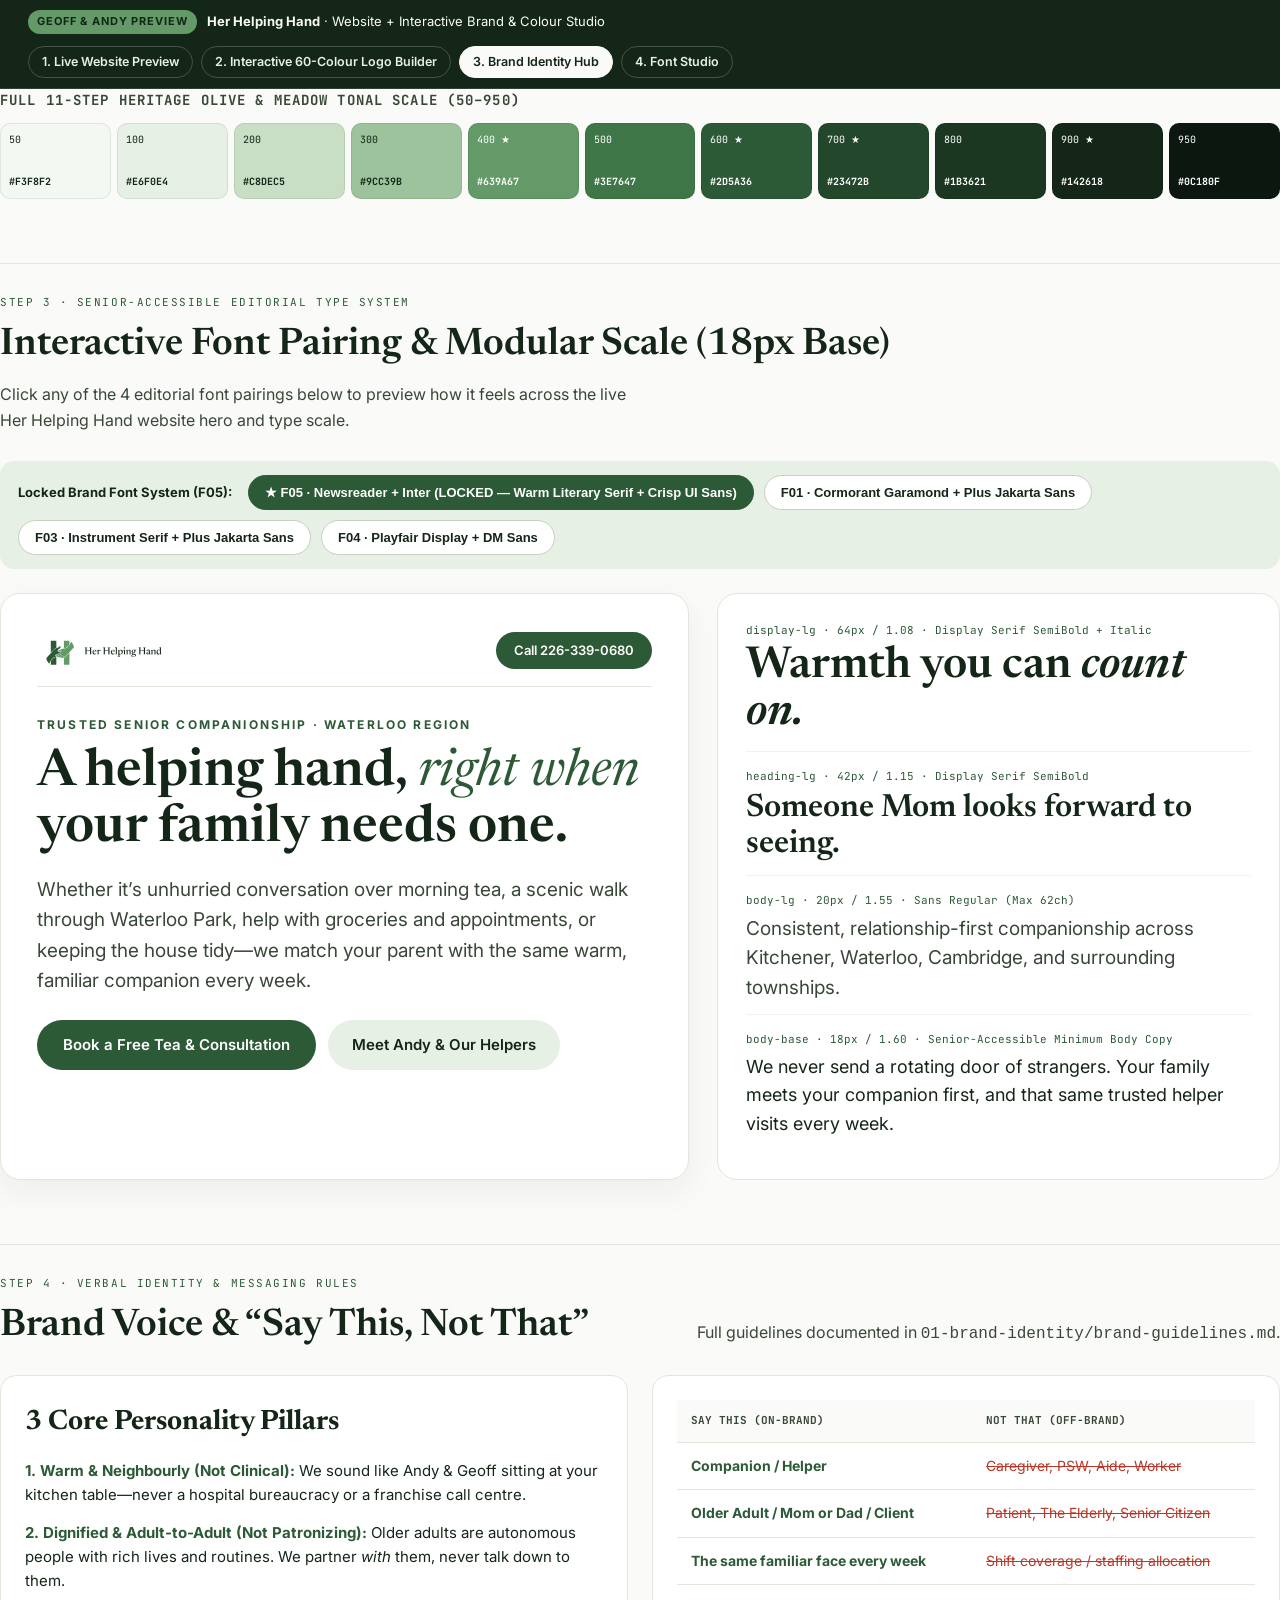
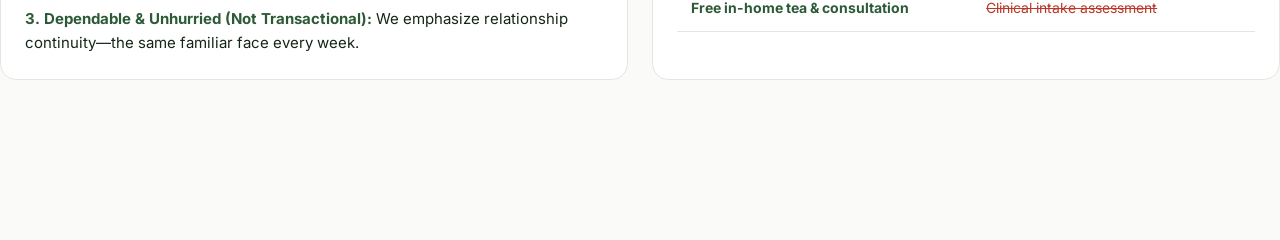
==== commit 5defcdb9: "Add interactive 60-colour Logo Builder Suite at /colors.html" ====
--- a/brand.html
+++ b/brand.html
@@ -532,251 +532,18 @@
 </head>
 <body>
 
-  <div class="exec-preview-bar">
+  <div class="exec-preview-bar" id="execPreviewBar">
     <div class="exec-left">
       <span class="exec-badge">Geoff &amp; Andy Preview</span>
-      <span><strong>Her Helping Hand</strong> · New Website + Locked <code>C8</code> Brand &amp; <code>F05</code> Type System</span>
+      <span><strong>Her Helping Hand</strong> · Website + Interactive Brand &amp; Colour Studio</span>
     </div>
     <div class="exec-tabs">
       <a class="exec-tab " href="index.html">1. Live Website Preview</a>
-      <a class="exec-tab active" href="brand.html">2. C8 Brand Identity &amp; Logo Hub</a>
-      <a class="exec-tab " href="fonts.html">3. F05 Font &amp; Wordmark Studio</a>
+      <a class="exec-tab " href="colors.html">2. Interactive 60-Colour Logo Builder</a>
+      <a class="exec-tab active" href="brand.html">3. Brand Identity Hub</a>
+      <a class="exec-tab " href="fonts.html">4. Font Studio</a>
     </div>
   </div>
-
-
-  <header class="top-nav">
-    <div class="nav-logo">
-      <img src="logos/svg/her-helping-hand-logo-horizontal.svg" alt="Her Helping Hand Horizontal Logo" />
-    </div>
-    <nav class="nav-links">
-      <a href="#step1-logos">1. Logo Suite (SVG / 1080p / 4K)</a>
-      <a href="#step2-colors">2. C8 Colour System &amp; Tokens</a>
-      <a href="#step3-typography">3. Typography &amp; Font Switcher</a>
-      <a href="#step4-voice">4. Brand Voice &amp; Messaging</a>
-    </nav>
-  </header>
-
-  <div class="container">
-    <section class="hero-banner">
-      <div>
-        <span class="eyebrow">Official Brand Identity System · Direction C8</span>
-        <h1>Warmth you can count on.</h1>
-        <p>
-          All exploratory drafts have been cleared. Below is the complete, production-ready <strong>Her Helping Hand</strong> brand identity system built around <strong>Logo H1 (The Linked Hands H)</strong> and <strong>Palette C8 (Heritage Olive &amp; Soft Meadow)</strong>.
-        </p>
-        <div class="roadmap-pills">
-          <span class="roadmap-pill done">✓ 1. Pure Vector SVGs + 1080p &amp; 4K PNGs</span>
-          <span class="roadmap-pill done">✓ 2. C8 9-Step Tonal Scale &amp; WCAG AAA Tokens</span>
-          <span class="roadmap-pill done">✓ 3. Senior-Accessible Typography Scale</span>
-          <span class="roadmap-pill done">✓ 4. Brand Voice &amp; Vocabulary Rules</span>
-        </div>
-      </div>
-      <div class="hero-board-preview">
-        <img src="boards/c8-heritage-olive-brand-board.jpg" alt="C8 Heritage Olive & Soft Meadow 3x3 Brand Board" />
-      </div>
-    </section>
-
-    <!-- STEP 1: LOGO SYSTEM -->
-    <section class="section-block" id="step1-logos">
-      <div class="section-header">
-        <div>
-          <span class="eyebrow" style="color: var(--hhh-logo-left-olive);">Step 1 · Master Vector &amp; High-Res Raster Package</span>
-          <h2>Production Logo Suite (SVG, 1080p HD &amp; Full-Size 4K)</h2>
-        </div>
-        <p>
-          Every file below is generated from pure Bézier vector paths (with zero font dependencies) and exported in <strong>Vector SVG</strong>, <strong>1080p HD PNG</strong>, and <strong>Full-Size 4K PNG</strong>.
-        </p>
-      </div>
-
-      <div class="logo-grid">
-        <!-- 1. Primary Stacked Transparent -->
-        <article class="logo-card">
-          <div class="logo-stage">
-            <img src="logos/svg/her-helping-hand-logo-primary.svg" alt="Primary Stacked Logo Transparent" />
-          </div>
-          <div class="logo-card-body">
-            <div>
-              <div class="logo-card-title">1. Primary Stacked Logo (Transparent BG)</div>
-              <div class="logo-card-use">Main brand lockup for light surfaces, brochures, signage, and print collateral.</div>
-            </div>
-            <div class="download-row">
-              <a class="dl-btn primary-svg" href="logos/svg/her-helping-hand-logo-primary.svg" download>↓ Vector .SVG</a>
-              <a class="dl-btn" href="logos/png-1080p/her-helping-hand-logo-1080p-transparent.png" download>↓ 1080p PNG (1920×1080)</a>
-              <a class="dl-btn" href="logos/png-fullsize-4k/her-helping-hand-logo-4k-transparent.png" download>↓ 4K Full-Size PNG (3840×2160)</a>
-            </div>
-          </div>
-        </article>
-
-        <!-- 2. Horizontal Lockup -->
-        <article class="logo-card">
-          <div class="logo-stage">
-            <img src="logos/svg/her-helping-hand-logo-horizontal.svg" alt="Horizontal Navbar Lockup" />
-          </div>
-          <div class="logo-card-body">
-            <div>
-              <div class="logo-card-title">2. Horizontal Website Header Lockup (Transparent BG)</div>
-              <div class="logo-card-use">Website navigation bar, email signatures, letterheads, and narrow banners.</div>
-            </div>
-            <div class="download-row">
-              <a class="dl-btn primary-svg" href="logos/svg/her-helping-hand-logo-horizontal.svg" download>↓ Vector .SVG</a>
-              <a class="dl-btn" href="logos/png-1080p/her-helping-hand-horizontal-1080p-transparent.png" download>↓ 1080p PNG (1920×546)</a>
-              <a class="dl-btn" href="logos/png-fullsize-4k/her-helping-hand-horizontal-4k-transparent.png" download>↓ 4K Full-Size PNG (3840×1092)</a>
-            </div>
-          </div>
-        </article>
-
-        <!-- 3. Standalone Two-Tone H1 Mark -->
-        <article class="logo-card">
-          <div class="logo-stage">
-            <img src="logos/svg/her-helping-hand-mark-color.svg" alt="Standalone H1 Linked Hands Mark" />
-          </div>
-          <div class="logo-card-body">
-            <div>
-              <div class="logo-card-title">3. Standalone Linked Hands "H" Mark (1:1 Square)</div>
-              <div class="logo-card-use">Social media avatars, favicons, tote bags, lapel pins, and app icons.</div>
-            </div>
-            <div class="download-row">
-              <a class="dl-btn primary-svg" href="logos/svg/her-helping-hand-mark-color.svg" download>↓ Vector .SVG</a>
-              <a class="dl-btn" href="logos/png-1080p/her-helping-hand-mark-1080p-transparent.png" download>↓ 1080p PNG (1080×1080)</a>
-              <a class="dl-btn" href="logos/png-fullsize-4k/her-helping-hand-mark-4k-transparent.png" download>↓ 4K Full-Size PNG (4096×4096)</a>
-            </div>
-          </div>
-        </article>
-
-        <!-- 4. Primary Stacked on Cotton Paper -->
-        <article class="logo-card">
-          <div class="logo-stage paper-stage">
-            <img src="logos/svg/her-helping-hand-logo-paper-bg.svg" alt="Primary Stacked on Cotton Paper" />
-          </div>
-          <div class="logo-card-body">
-            <div>
-              <div class="logo-card-title">4. Primary Logo on Warm Cotton Paper (#FAFBF8)</div>
-              <div class="logo-card-use">Ready-to-post social cards, OpenGraph share images, and presentation title slides.</div>
-            </div>
-            <div class="download-row">
-              <a class="dl-btn primary-svg" href="logos/svg/her-helping-hand-logo-paper-bg.svg" download>↓ Vector .SVG</a>
-              <a class="dl-btn" href="logos/png-1080p/her-helping-hand-logo-1080p-paper-bg.png" download>↓ 1080p PNG (1920×1080)</a>
-              <a class="dl-btn" href="logos/png-fullsize-4k/her-helping-hand-logo-4k-paper-bg.png" download>↓ 4K Full-Size PNG (3840×2160)</a>
-            </div>
-          </div>
-        </article>
-
-        <!-- 5. Primary Stacked Inverse on Dark Heritage Olive -->
-        <article class="logo-card">
-          <div class="logo-stage dark-stage">
-            <img src="logos/svg/her-helping-hand-logo-dark-olive-bg.svg" alt="Primary Logo on Dark Heritage Olive" />
-          </div>
-          <div class="logo-card-body">
-            <div>
-              <div class="logo-card-title">5. Inverse Logo on Dark Heritage Olive (#23472B)</div>
-              <div class="logo-card-use">Website footers, dark presentation covers, and print folders.</div>
-            </div>
-            <div class="download-row">
-              <a class="dl-btn primary-svg" href="logos/svg/her-helping-hand-logo-dark-olive-bg.svg" download>↓ Vector .SVG</a>
-              <a class="dl-btn" href="logos/png-1080p/her-helping-hand-logo-1080p-dark-olive-bg.png" download>↓ 1080p PNG (1920×1080)</a>
-              <a class="dl-btn" href="logos/png-fullsize-4k/her-helping-hand-logo-4k-dark-olive-bg.png" download>↓ 4K Full-Size PNG (3840×2160)</a>
-            </div>
-          </div>
-        </article>
-
-        <!-- 6. Monochrome Heritage Olive Mark -->
-        <article class="logo-card">
-          <div class="logo-stage">
-            <img src="logos/svg/her-helping-hand-mark-mono-olive.svg" alt="Monochrome Heritage Olive Mark" />
-          </div>
-          <div class="logo-card-body">
-            <div>
-              <div class="logo-card-title">6. Single-Colour Monochrome Mark (#2D5A36)</div>
-              <div class="logo-card-use">1-colour screen printing, embroidery, rubber stamps, and letterpress debossing.</div>
-            </div>
-            <div class="download-row">
-              <a class="dl-btn primary-svg" href="logos/svg/her-helping-hand-mark-mono-olive.svg" download>↓ Vector .SVG</a>
-              <a class="dl-btn" href="logos/png-1080p/her-helping-hand-mark-mono-1080p-transparent.png" download>↓ 1080p PNG (1080×1080)</a>
-              <a class="dl-btn" href="logos/png-fullsize-4k/her-helping-hand-mark-mono-4k-transparent.png" download>↓ 4K Full-Size PNG (4096×4096)</a>
-            </div>
-          </div>
-        </article>
-      </div>
-    </section>
-
-    <!-- STEP 2: COLOUR SYSTEM -->
-    <section class="section-block" id="step2-colors">
-      <div class="section-header">
-        <div>
-          <span class="eyebrow" style="color: var(--hhh-logo-left-olive);">Step 2 · 60-30-10 Distribution &amp; WCAG AAA Accessibility</span>
-          <h2>C8 Colour Palette &amp; 9-Step Tonal Scale</h2>
-        </div>
-        <p>Click any swatch card or tonal step below to copy its HEX code. Exported as CSS custom properties in <code>tokens/c8-design-tokens.css</code>.</p>
-      </div>
-
-      <div class="core-swatches">
-        <div class="swatch-box" onclick="copyHex('#2D5A36')">
-          <div class="swatch-color" style="background:#2D5A36;">
-            <span class="contrast-pill">8.0:1 AAA on Paper</span>
-          </div>
-          <div class="swatch-meta">
-            <h3>Heritage Olive (Primary)</h3>
-            <div class="hex">#2D5A36 · rgb(45, 90, 54)</div>
-            <p>Left H pillar &amp; hand, primary CTA buttons, active links, focus rings (10% accent).</p>
-          </div>
-        </div>
-
-        <div class="swatch-box" onclick="copyHex('#639A67')">
-          <div class="swatch-color" style="background:#639A67;">
-            <span class="contrast-pill">3.2:1 UI / Graphics</span>
-          </div>
-          <div class="swatch-meta">
-            <h3>Soft Meadow Sage (Secondary)</h3>
-            <div class="hex">#639A67 · rgb(99, 154, 103)</div>
-            <p>Right H pillar &amp; hand, icons, decorative borders, stationery envelopes.</p>
-          </div>
-        </div>
-
-        <div class="swatch-box" onclick="copyHex('#FAFBF8')">
-          <div class="swatch-color" style="background:#FAFBF8; border-bottom: 1px solid #E1E7DC;">
-            <span class="contrast-pill" style="background:#142618;">60% Primary Surface</span>
-          </div>
-          <div class="swatch-meta">
-            <h3>Warm Cotton Paper</h3>
-            <div class="hex">#FAFBF8 · rgb(250, 251, 248)</div>
-            <p>Default page background, cards, stationery stock (60% of every screen).</p>
-          </div>
-        </div>
-
-        <div class="swatch-box" onclick="copyHex('#E6F0E4')">
-          <div class="swatch-color" style="background:#E6F0E4;">
-            <span class="contrast-pill" style="background:#142618;">13.8:1 AAA w/ Ink</span>
-          </div>
-          <div class="swatch-meta">
-            <h3>Meadow Mist (Tint)</h3>
-            <div class="hex">#E6F0E4 · rgb(230, 240, 228)</div>
-            <p>Secondary section backgrounds, callout boxes, badge pills (20% surface).</p>
-          </div>
-        </div>
-
-        <div class="swatch-box" onclick="copyHex('#23472B')">
-          <div class="swatch-color" style="background:#23472B;">
-            <span class="contrast-pill">10.4:1 AAA w/ Paper</span>
-          </div>
-          <div class="swatch-meta">
-            <h3>Deep Heritage Olive</h3>
-            <div class="hex">#23472B · rgb(35, 71, 43)</div>
-            <p>Statement quote cards, footer surface, button hover state (10% surface).</p>
-          </div>
-        </div>
-
-        <div class="swatch-box" onclick="copyHex('#142618')">
-          <div class="swatch-color" style="background:#142618;">
-            <span class="contrast-pill">15.6:1 AAA on Paper</span>
-          </div>
-          <div class="swatch-meta">
-            <h3>Deep Olive Ink</h3>
-            <div class="hex">#142618 · rgb(20, 38, 24)</div>
-            <p>Wordmark, all primary headings, and senior-accessible body copy.</p>
-          </div>
-        </div>
-      </div>
 
       <h3 style="font-size: 14px; font-family: var(--hhh-font-mono); text-transform: uppercase; letter-spacing: 0.08em; color: var(--hhh-neutral-700);">
         Full 11-Step Heritage Olive &amp; Meadow Tonal Scale (50–950)
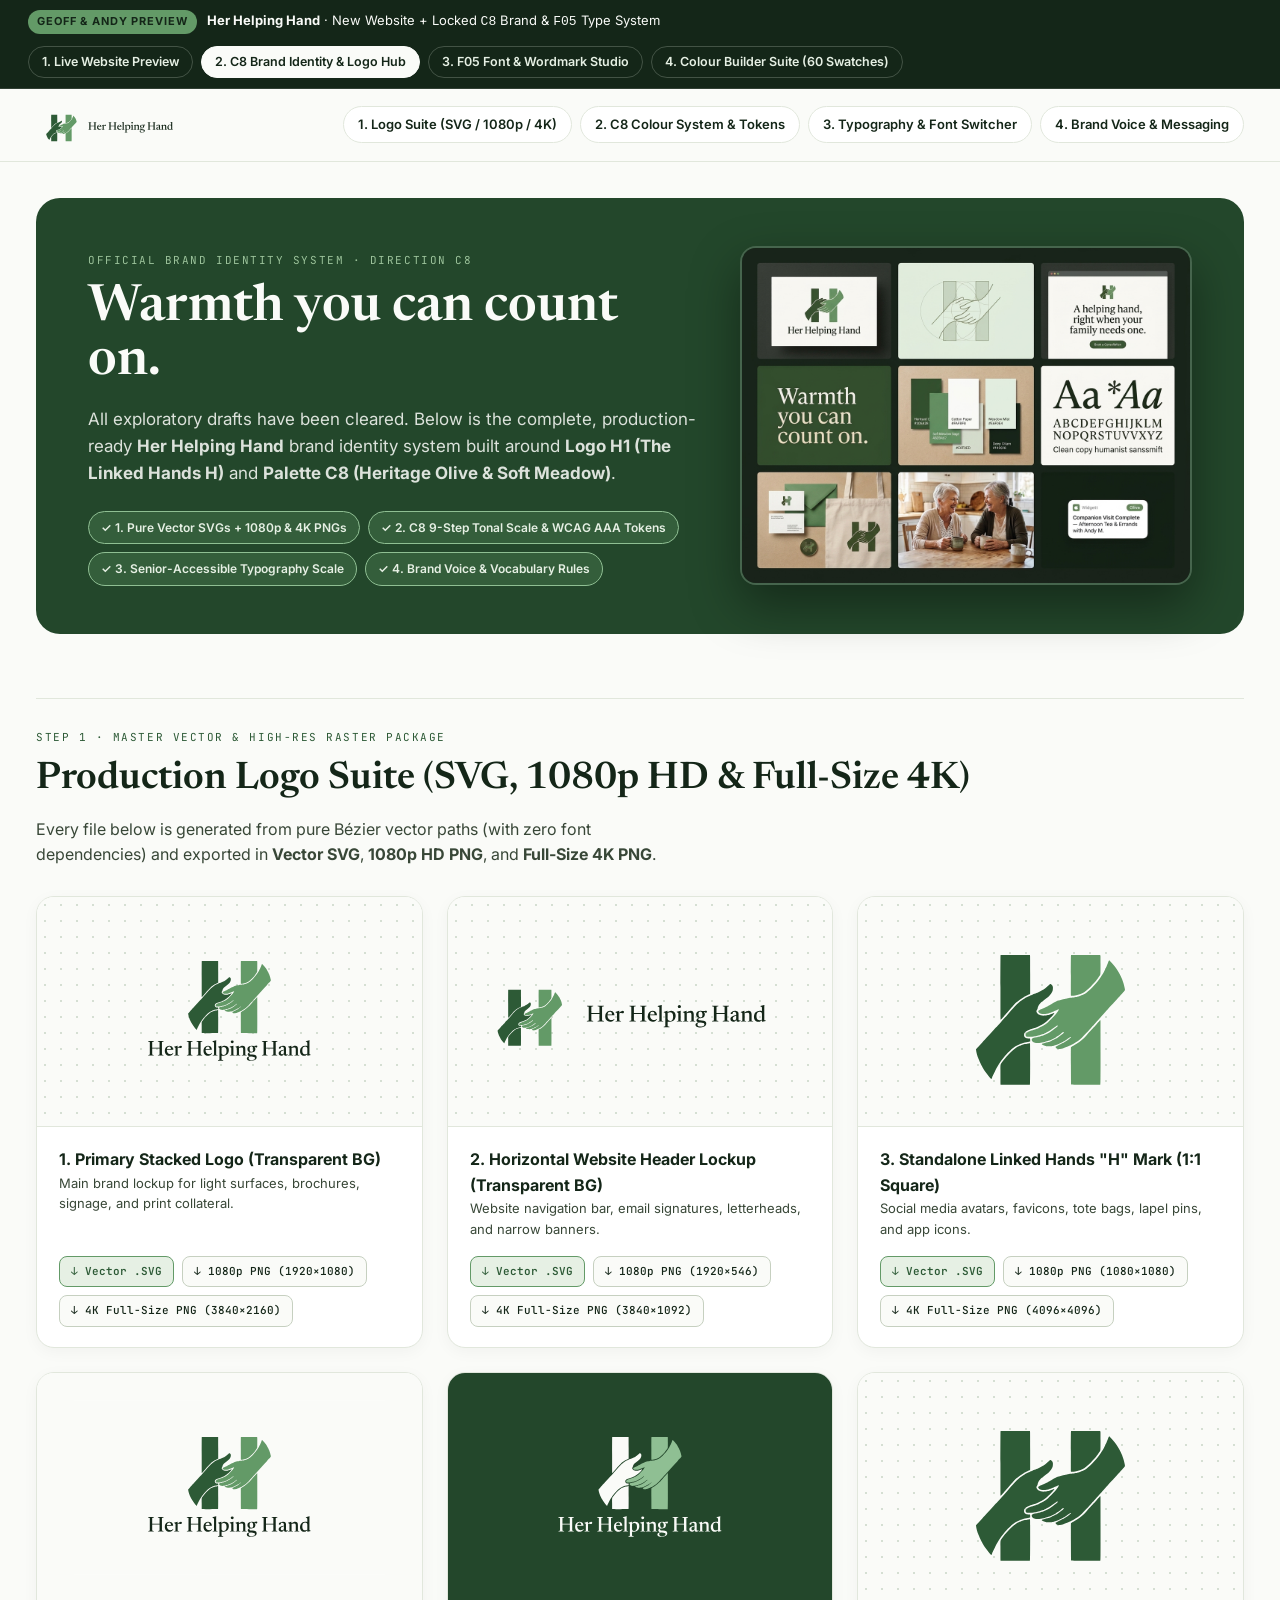
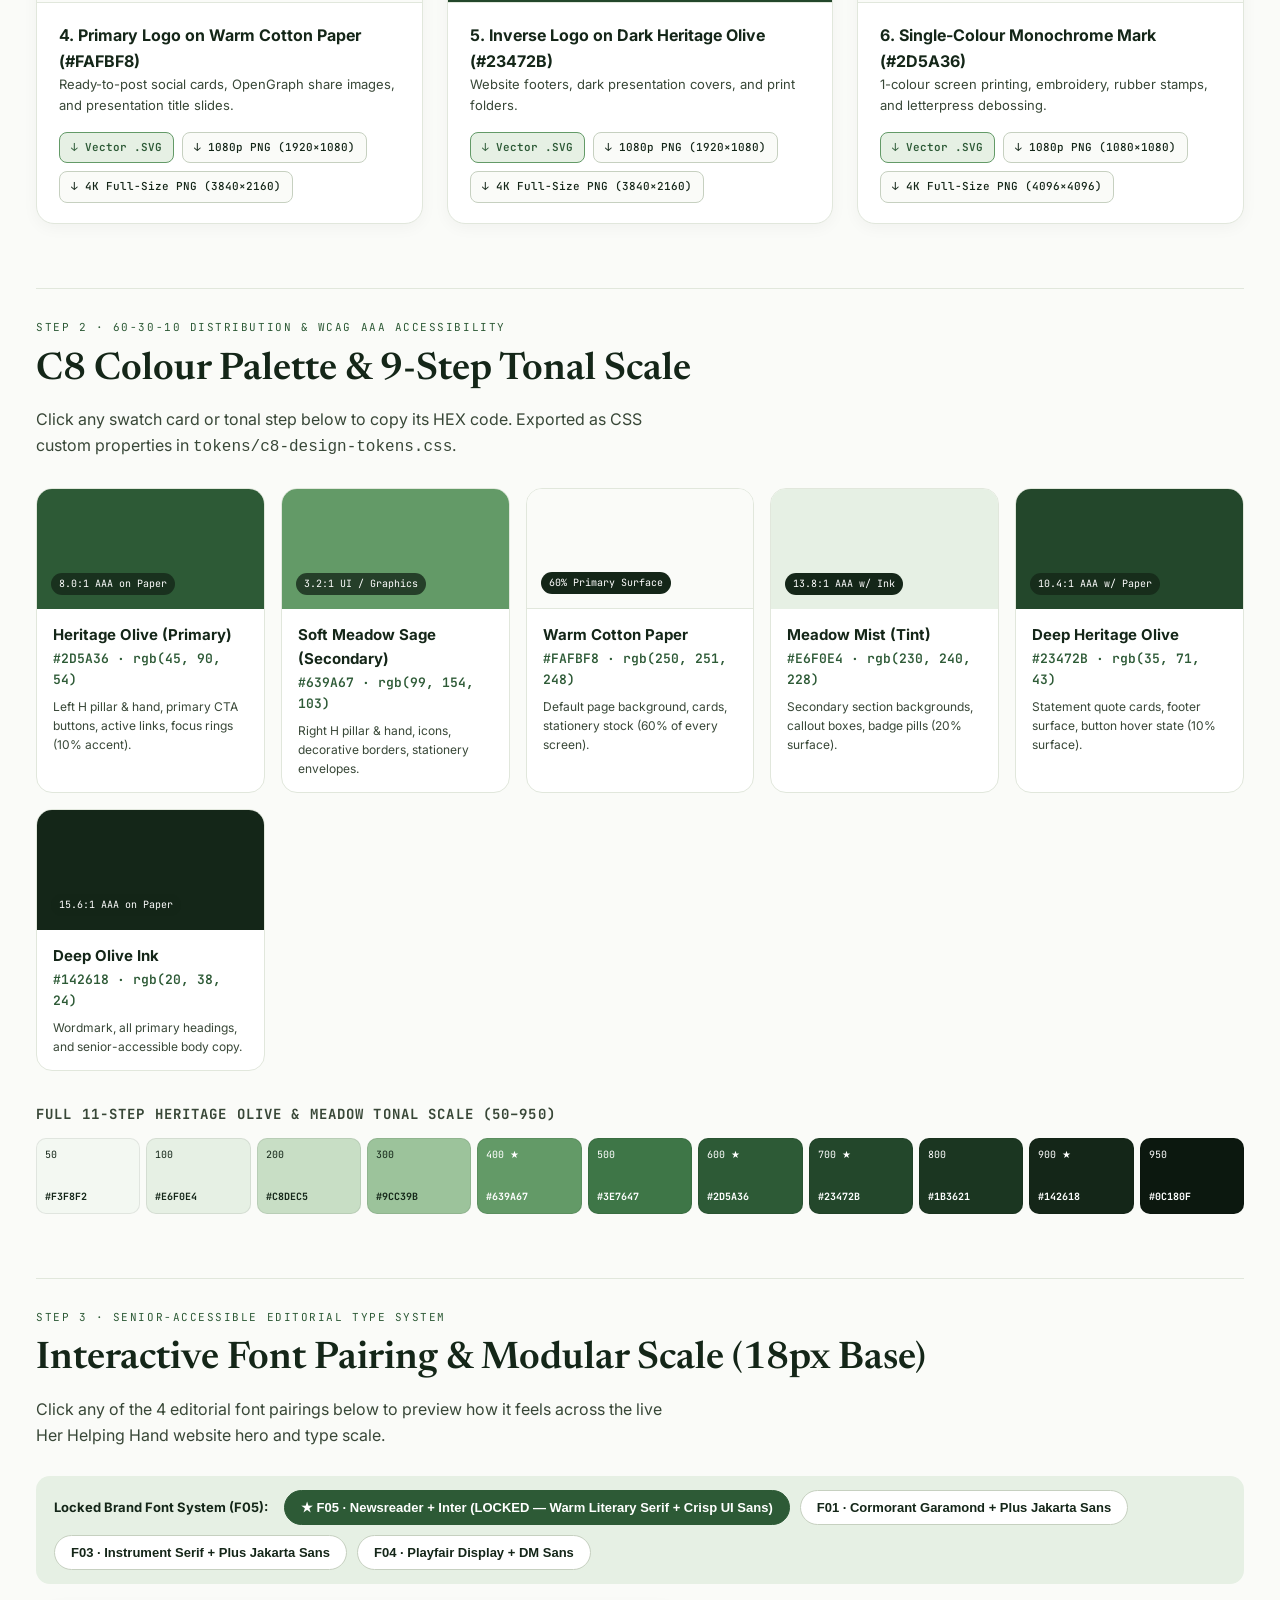
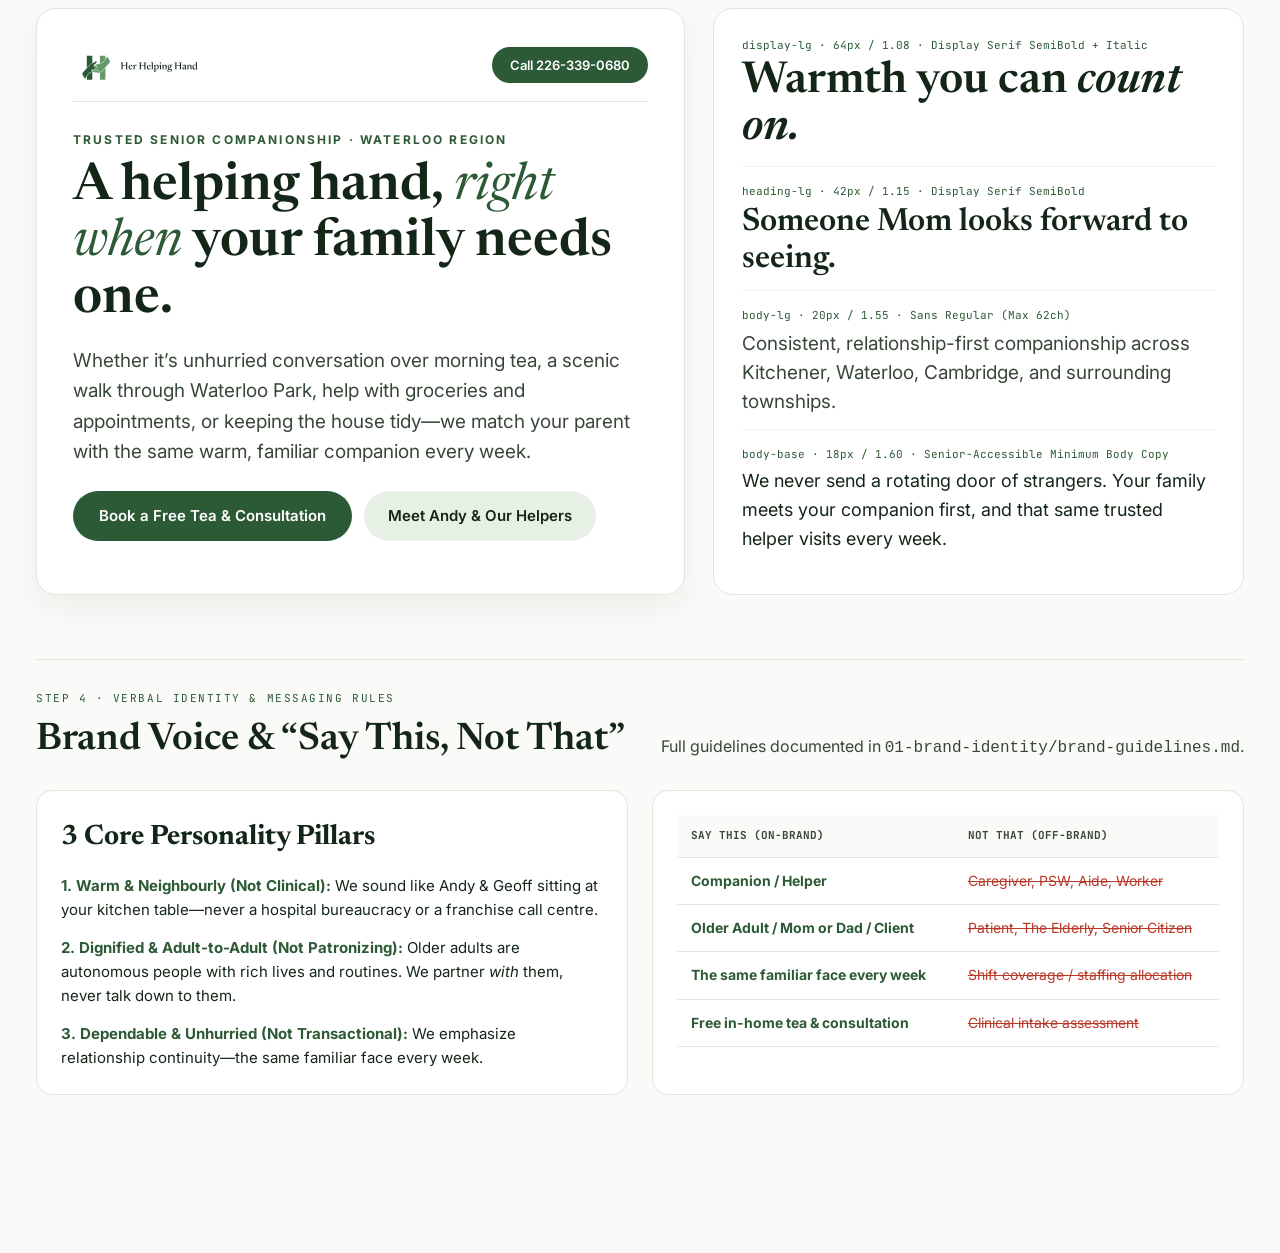
==== commit 013121dc: "Restore full index.html, brand.html, and fonts.html with Tab 4 linking to colors.html" ====
--- a/brand.html
+++ b/brand.html
@@ -532,18 +532,252 @@
 </head>
 <body>
 
-  <div class="exec-preview-bar" id="execPreviewBar">
+  <div class="exec-preview-bar">
     <div class="exec-left">
       <span class="exec-badge">Geoff &amp; Andy Preview</span>
-      <span><strong>Her Helping Hand</strong> · Website + Interactive Brand &amp; Colour Studio</span>
+      <span><strong>Her Helping Hand</strong> · New Website + Locked <code>C8</code> Brand &amp; <code>F05</code> Type System</span>
     </div>
     <div class="exec-tabs">
       <a class="exec-tab " href="index.html">1. Live Website Preview</a>
-      <a class="exec-tab " href="colors.html">2. Interactive 60-Colour Logo Builder</a>
-      <a class="exec-tab active" href="brand.html">3. Brand Identity Hub</a>
-      <a class="exec-tab " href="fonts.html">4. Font Studio</a>
+      <a class="exec-tab active" href="brand.html">2. C8 Brand Identity &amp; Logo Hub</a>
+      <a class="exec-tab " href="fonts.html">3. F05 Font &amp; Wordmark Studio</a>
+      <a class="exec-tab " href="colors.html">4. Colour Builder Suite (60 Swatches)</a>
     </div>
   </div>
+
+
+  <header class="top-nav">
+    <div class="nav-logo">
+      <img src="logos/svg/her-helping-hand-logo-horizontal.svg" alt="Her Helping Hand Horizontal Logo" />
+    </div>
+    <nav class="nav-links">
+      <a href="#step1-logos">1. Logo Suite (SVG / 1080p / 4K)</a>
+      <a href="#step2-colors">2. C8 Colour System &amp; Tokens</a>
+      <a href="#step3-typography">3. Typography &amp; Font Switcher</a>
+      <a href="#step4-voice">4. Brand Voice &amp; Messaging</a>
+    </nav>
+  </header>
+
+  <div class="container">
+    <section class="hero-banner">
+      <div>
+        <span class="eyebrow">Official Brand Identity System · Direction C8</span>
+        <h1>Warmth you can count on.</h1>
+        <p>
+          All exploratory drafts have been cleared. Below is the complete, production-ready <strong>Her Helping Hand</strong> brand identity system built around <strong>Logo H1 (The Linked Hands H)</strong> and <strong>Palette C8 (Heritage Olive &amp; Soft Meadow)</strong>.
+        </p>
+        <div class="roadmap-pills">
+          <span class="roadmap-pill done">✓ 1. Pure Vector SVGs + 1080p &amp; 4K PNGs</span>
+          <span class="roadmap-pill done">✓ 2. C8 9-Step Tonal Scale &amp; WCAG AAA Tokens</span>
+          <span class="roadmap-pill done">✓ 3. Senior-Accessible Typography Scale</span>
+          <span class="roadmap-pill done">✓ 4. Brand Voice &amp; Vocabulary Rules</span>
+        </div>
+      </div>
+      <div class="hero-board-preview">
+        <img src="boards/c8-heritage-olive-brand-board.jpg" alt="C8 Heritage Olive & Soft Meadow 3x3 Brand Board" />
+      </div>
+    </section>
+
+    <!-- STEP 1: LOGO SYSTEM -->
+    <section class="section-block" id="step1-logos">
+      <div class="section-header">
+        <div>
+          <span class="eyebrow" style="color: var(--hhh-logo-left-olive);">Step 1 · Master Vector &amp; High-Res Raster Package</span>
+          <h2>Production Logo Suite (SVG, 1080p HD &amp; Full-Size 4K)</h2>
+        </div>
+        <p>
+          Every file below is generated from pure Bézier vector paths (with zero font dependencies) and exported in <strong>Vector SVG</strong>, <strong>1080p HD PNG</strong>, and <strong>Full-Size 4K PNG</strong>.
+        </p>
+      </div>
+
+      <div class="logo-grid">
+        <!-- 1. Primary Stacked Transparent -->
+        <article class="logo-card">
+          <div class="logo-stage">
+            <img src="logos/svg/her-helping-hand-logo-primary.svg" alt="Primary Stacked Logo Transparent" />
+          </div>
+          <div class="logo-card-body">
+            <div>
+              <div class="logo-card-title">1. Primary Stacked Logo (Transparent BG)</div>
+              <div class="logo-card-use">Main brand lockup for light surfaces, brochures, signage, and print collateral.</div>
+            </div>
+            <div class="download-row">
+              <a class="dl-btn primary-svg" href="logos/svg/her-helping-hand-logo-primary.svg" download>↓ Vector .SVG</a>
+              <a class="dl-btn" href="logos/png-1080p/her-helping-hand-logo-1080p-transparent.png" download>↓ 1080p PNG (1920×1080)</a>
+              <a class="dl-btn" href="logos/png-fullsize-4k/her-helping-hand-logo-4k-transparent.png" download>↓ 4K Full-Size PNG (3840×2160)</a>
+            </div>
+          </div>
+        </article>
+
+        <!-- 2. Horizontal Lockup -->
+        <article class="logo-card">
+          <div class="logo-stage">
+            <img src="logos/svg/her-helping-hand-logo-horizontal.svg" alt="Horizontal Navbar Lockup" />
+          </div>
+          <div class="logo-card-body">
+            <div>
+              <div class="logo-card-title">2. Horizontal Website Header Lockup (Transparent BG)</div>
+              <div class="logo-card-use">Website navigation bar, email signatures, letterheads, and narrow banners.</div>
+            </div>
+            <div class="download-row">
+              <a class="dl-btn primary-svg" href="logos/svg/her-helping-hand-logo-horizontal.svg" download>↓ Vector .SVG</a>
+              <a class="dl-btn" href="logos/png-1080p/her-helping-hand-horizontal-1080p-transparent.png" download>↓ 1080p PNG (1920×546)</a>
+              <a class="dl-btn" href="logos/png-fullsize-4k/her-helping-hand-horizontal-4k-transparent.png" download>↓ 4K Full-Size PNG (3840×1092)</a>
+            </div>
+          </div>
+        </article>
+
+        <!-- 3. Standalone Two-Tone H1 Mark -->
+        <article class="logo-card">
+          <div class="logo-stage">
+            <img src="logos/svg/her-helping-hand-mark-color.svg" alt="Standalone H1 Linked Hands Mark" />
+          </div>
+          <div class="logo-card-body">
+            <div>
+              <div class="logo-card-title">3. Standalone Linked Hands "H" Mark (1:1 Square)</div>
+              <div class="logo-card-use">Social media avatars, favicons, tote bags, lapel pins, and app icons.</div>
+            </div>
+            <div class="download-row">
+              <a class="dl-btn primary-svg" href="logos/svg/her-helping-hand-mark-color.svg" download>↓ Vector .SVG</a>
+              <a class="dl-btn" href="logos/png-1080p/her-helping-hand-mark-1080p-transparent.png" download>↓ 1080p PNG (1080×1080)</a>
+              <a class="dl-btn" href="logos/png-fullsize-4k/her-helping-hand-mark-4k-transparent.png" download>↓ 4K Full-Size PNG (4096×4096)</a>
+            </div>
+          </div>
+        </article>
+
+        <!-- 4. Primary Stacked on Cotton Paper -->
+        <article class="logo-card">
+          <div class="logo-stage paper-stage">
+            <img src="logos/svg/her-helping-hand-logo-paper-bg.svg" alt="Primary Stacked on Cotton Paper" />
+          </div>
+          <div class="logo-card-body">
+            <div>
+              <div class="logo-card-title">4. Primary Logo on Warm Cotton Paper (#FAFBF8)</div>
+              <div class="logo-card-use">Ready-to-post social cards, OpenGraph share images, and presentation title slides.</div>
+            </div>
+            <div class="download-row">
+              <a class="dl-btn primary-svg" href="logos/svg/her-helping-hand-logo-paper-bg.svg" download>↓ Vector .SVG</a>
+              <a class="dl-btn" href="logos/png-1080p/her-helping-hand-logo-1080p-paper-bg.png" download>↓ 1080p PNG (1920×1080)</a>
+              <a class="dl-btn" href="logos/png-fullsize-4k/her-helping-hand-logo-4k-paper-bg.png" download>↓ 4K Full-Size PNG (3840×2160)</a>
+            </div>
+          </div>
+        </article>
+
+        <!-- 5. Primary Stacked Inverse on Dark Heritage Olive -->
+        <article class="logo-card">
+          <div class="logo-stage dark-stage">
+            <img src="logos/svg/her-helping-hand-logo-dark-olive-bg.svg" alt="Primary Logo on Dark Heritage Olive" />
+          </div>
+          <div class="logo-card-body">
+            <div>
+              <div class="logo-card-title">5. Inverse Logo on Dark Heritage Olive (#23472B)</div>
+              <div class="logo-card-use">Website footers, dark presentation covers, and print folders.</div>
+            </div>
+            <div class="download-row">
+              <a class="dl-btn primary-svg" href="logos/svg/her-helping-hand-logo-dark-olive-bg.svg" download>↓ Vector .SVG</a>
+              <a class="dl-btn" href="logos/png-1080p/her-helping-hand-logo-1080p-dark-olive-bg.png" download>↓ 1080p PNG (1920×1080)</a>
+              <a class="dl-btn" href="logos/png-fullsize-4k/her-helping-hand-logo-4k-dark-olive-bg.png" download>↓ 4K Full-Size PNG (3840×2160)</a>
+            </div>
+          </div>
+        </article>
+
+        <!-- 6. Monochrome Heritage Olive Mark -->
+        <article class="logo-card">
+          <div class="logo-stage">
+            <img src="logos/svg/her-helping-hand-mark-mono-olive.svg" alt="Monochrome Heritage Olive Mark" />
+          </div>
+          <div class="logo-card-body">
+            <div>
+              <div class="logo-card-title">6. Single-Colour Monochrome Mark (#2D5A36)</div>
+              <div class="logo-card-use">1-colour screen printing, embroidery, rubber stamps, and letterpress debossing.</div>
+            </div>
+            <div class="download-row">
+              <a class="dl-btn primary-svg" href="logos/svg/her-helping-hand-mark-mono-olive.svg" download>↓ Vector .SVG</a>
+              <a class="dl-btn" href="logos/png-1080p/her-helping-hand-mark-mono-1080p-transparent.png" download>↓ 1080p PNG (1080×1080)</a>
+              <a class="dl-btn" href="logos/png-fullsize-4k/her-helping-hand-mark-mono-4k-transparent.png" download>↓ 4K Full-Size PNG (4096×4096)</a>
+            </div>
+          </div>
+        </article>
+      </div>
+    </section>
+
+    <!-- STEP 2: COLOUR SYSTEM -->
+    <section class="section-block" id="step2-colors">
+      <div class="section-header">
+        <div>
+          <span class="eyebrow" style="color: var(--hhh-logo-left-olive);">Step 2 · 60-30-10 Distribution &amp; WCAG AAA Accessibility</span>
+          <h2>C8 Colour Palette &amp; 9-Step Tonal Scale</h2>
+        </div>
+        <p>Click any swatch card or tonal step below to copy its HEX code. Exported as CSS custom properties in <code>tokens/c8-design-tokens.css</code>.</p>
+      </div>
+
+      <div class="core-swatches">
+        <div class="swatch-box" onclick="copyHex('#2D5A36')">
+          <div class="swatch-color" style="background:#2D5A36;">
+            <span class="contrast-pill">8.0:1 AAA on Paper</span>
+          </div>
+          <div class="swatch-meta">
+            <h3>Heritage Olive (Primary)</h3>
+            <div class="hex">#2D5A36 · rgb(45, 90, 54)</div>
+            <p>Left H pillar &amp; hand, primary CTA buttons, active links, focus rings (10% accent).</p>
+          </div>
+        </div>
+
+        <div class="swatch-box" onclick="copyHex('#639A67')">
+          <div class="swatch-color" style="background:#639A67;">
+            <span class="contrast-pill">3.2:1 UI / Graphics</span>
+          </div>
+          <div class="swatch-meta">
+            <h3>Soft Meadow Sage (Secondary)</h3>
+            <div class="hex">#639A67 · rgb(99, 154, 103)</div>
+            <p>Right H pillar &amp; hand, icons, decorative borders, stationery envelopes.</p>
+          </div>
+        </div>
+
+        <div class="swatch-box" onclick="copyHex('#FAFBF8')">
+          <div class="swatch-color" style="background:#FAFBF8; border-bottom: 1px solid #E1E7DC;">
+            <span class="contrast-pill" style="background:#142618;">60% Primary Surface</span>
+          </div>
+          <div class="swatch-meta">
+            <h3>Warm Cotton Paper</h3>
+            <div class="hex">#FAFBF8 · rgb(250, 251, 248)</div>
+            <p>Default page background, cards, stationery stock (60% of every screen).</p>
+          </div>
+        </div>
+
+        <div class="swatch-box" onclick="copyHex('#E6F0E4')">
+          <div class="swatch-color" style="background:#E6F0E4;">
+            <span class="contrast-pill" style="background:#142618;">13.8:1 AAA w/ Ink</span>
+          </div>
+          <div class="swatch-meta">
+            <h3>Meadow Mist (Tint)</h3>
+            <div class="hex">#E6F0E4 · rgb(230, 240, 228)</div>
+            <p>Secondary section backgrounds, callout boxes, badge pills (20% surface).</p>
+          </div>
+        </div>
+
+        <div class="swatch-box" onclick="copyHex('#23472B')">
+          <div class="swatch-color" style="background:#23472B;">
+            <span class="contrast-pill">10.4:1 AAA w/ Paper</span>
+          </div>
+          <div class="swatch-meta">
+            <h3>Deep Heritage Olive</h3>
+            <div class="hex">#23472B · rgb(35, 71, 43)</div>
+            <p>Statement quote cards, footer surface, button hover state (10% surface).</p>
+          </div>
+        </div>
+
+        <div class="swatch-box" onclick="copyHex('#142618')">
+          <div class="swatch-color" style="background:#142618;">
+            <span class="contrast-pill">15.6:1 AAA on Paper</span>
+          </div>
+          <div class="swatch-meta">
+            <h3>Deep Olive Ink</h3>
+            <div class="hex">#142618 · rgb(20, 38, 24)</div>
+            <p>Wordmark, all primary headings, and senior-accessible body copy.</p>
+          </div>
+        </div>
+      </div>
 
       <h3 style="font-size: 14px; font-family: var(--hhh-font-mono); text-transform: uppercase; letter-spacing: 0.08em; color: var(--hhh-neutral-700);">
         Full 11-Step Heritage Olive &amp; Meadow Tonal Scale (50–950)
